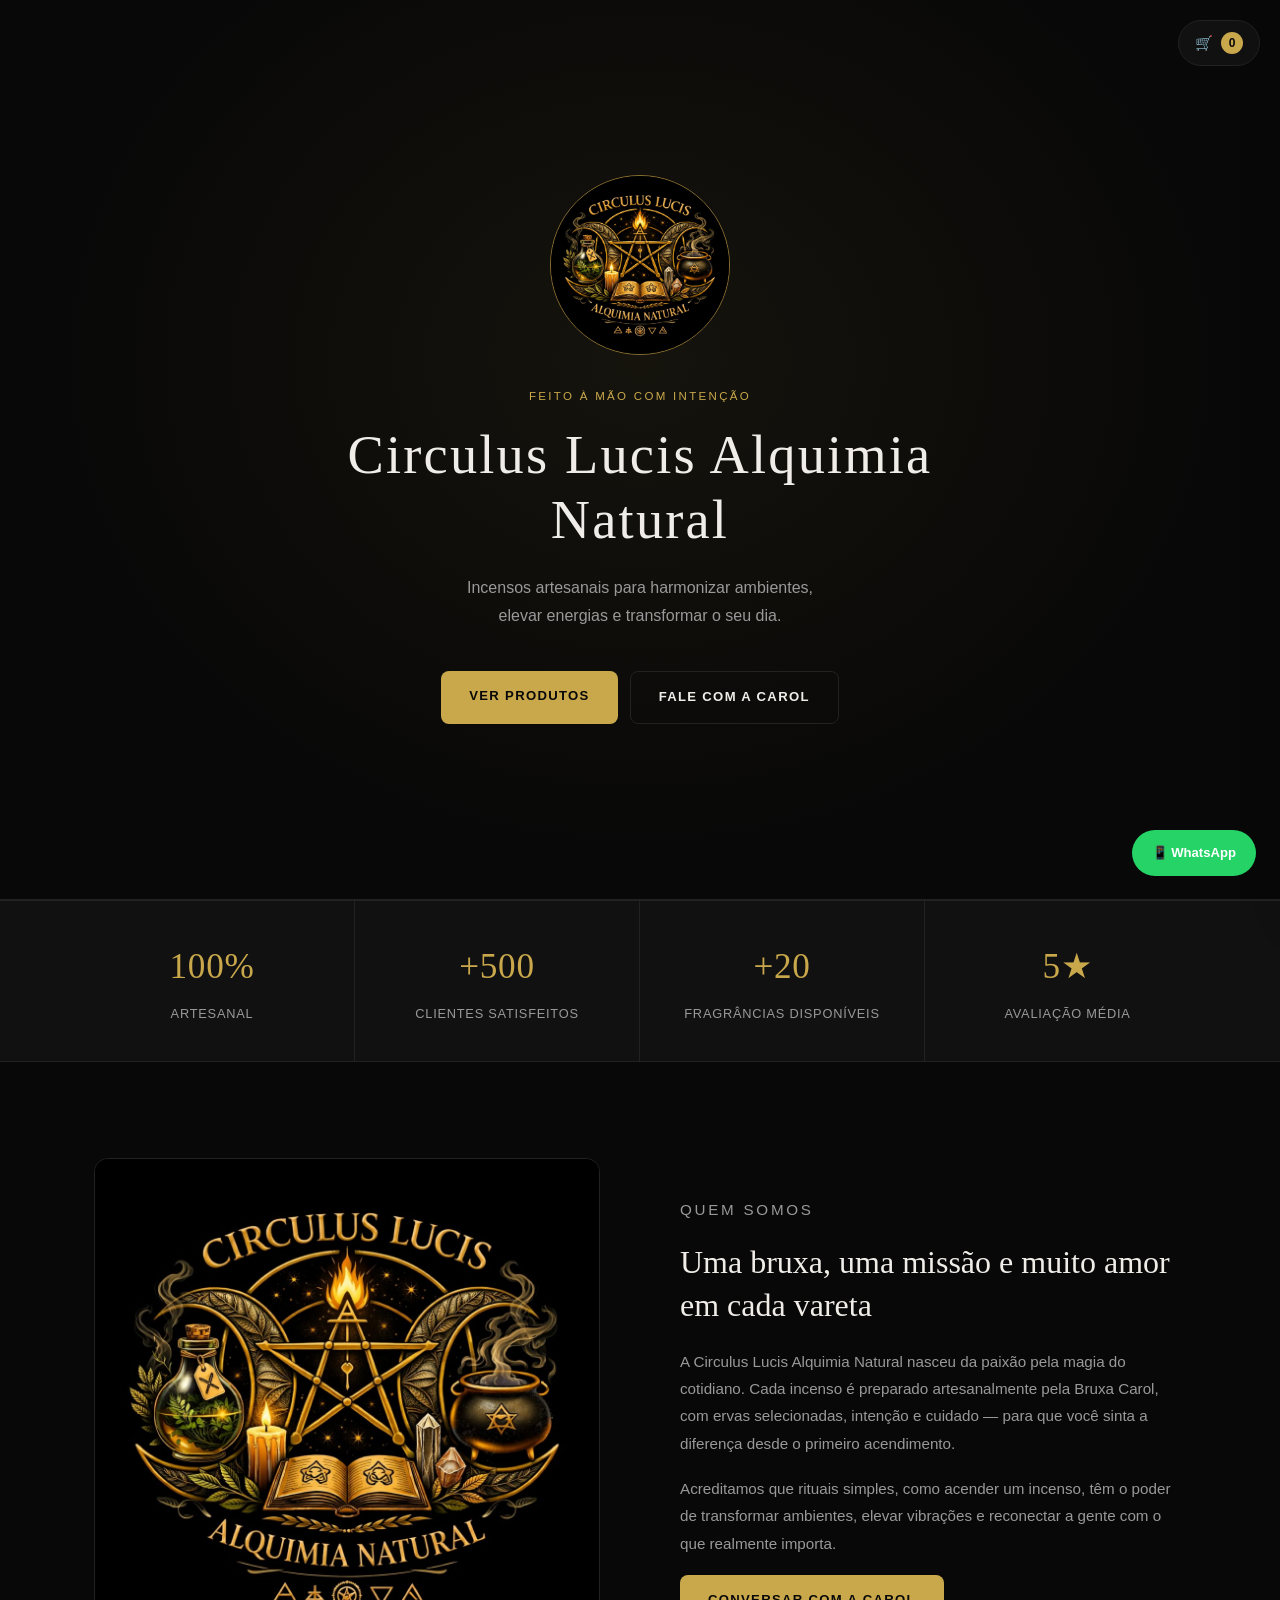
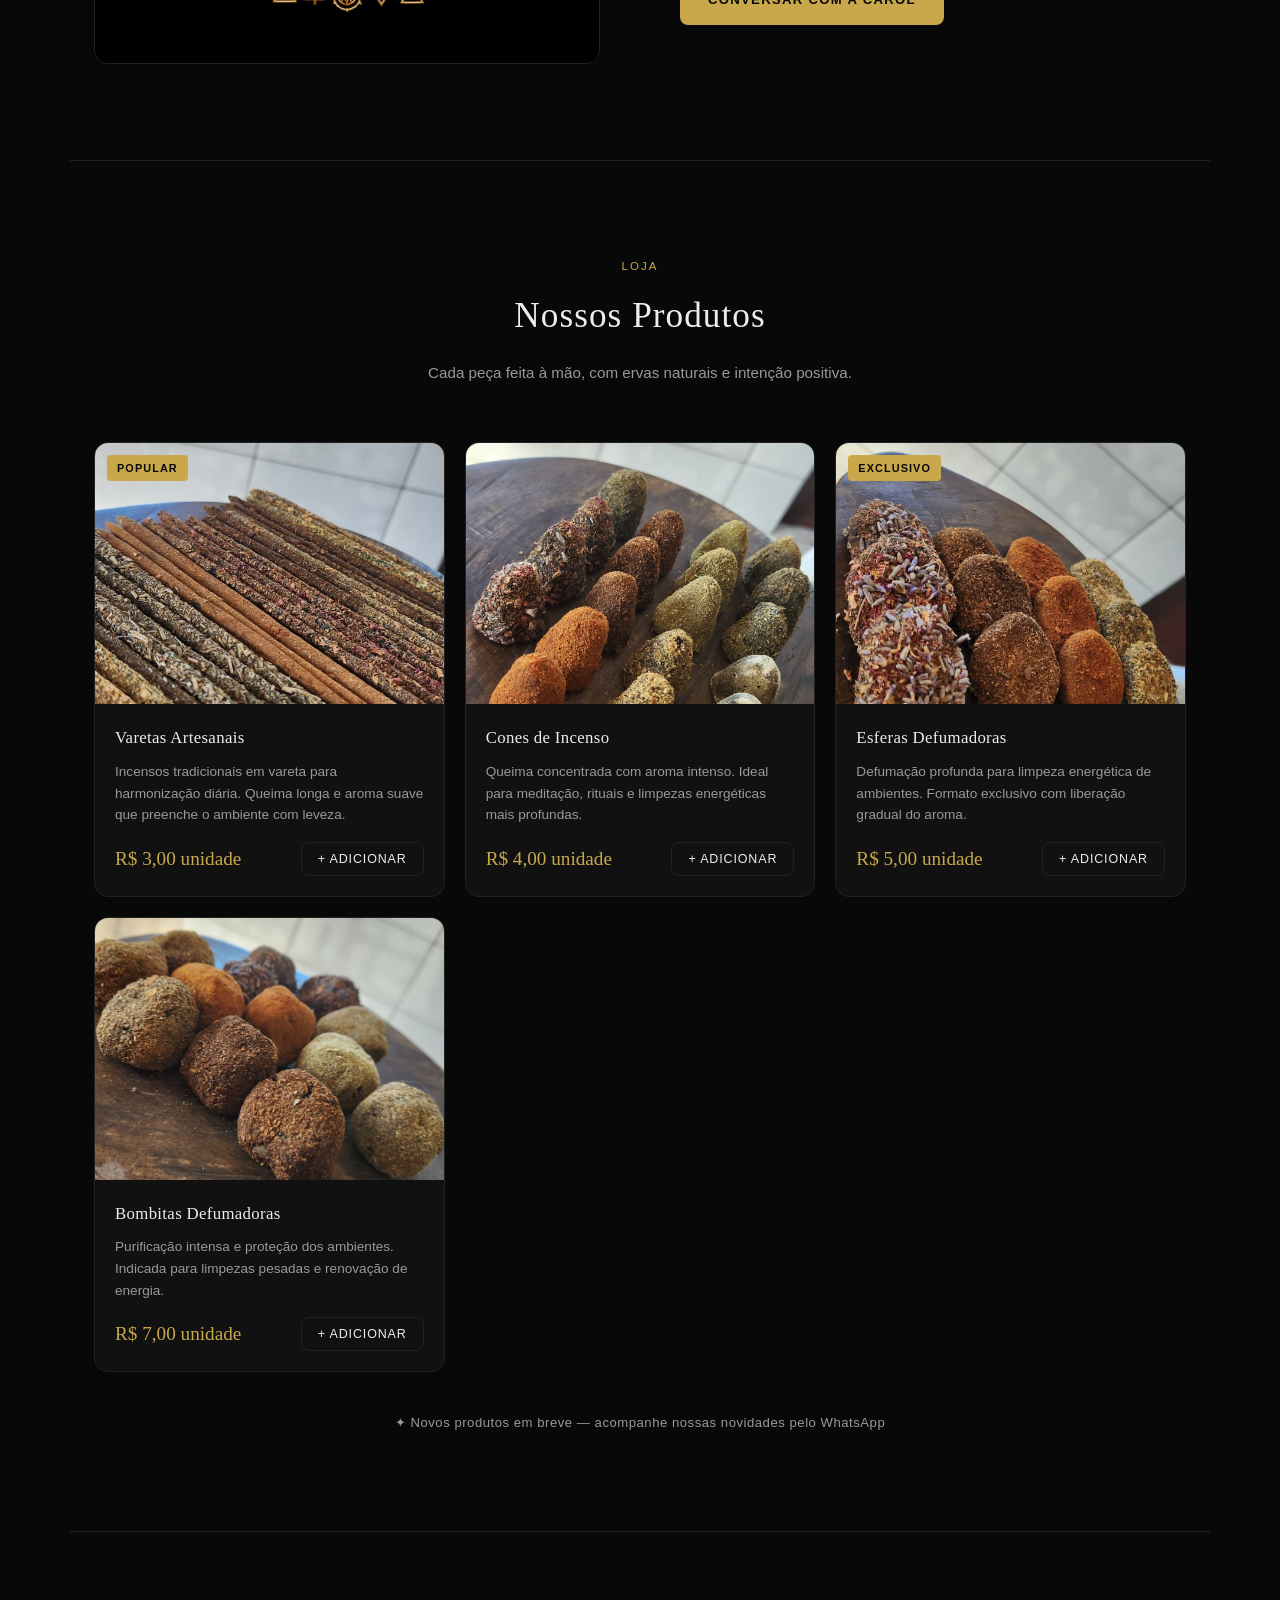
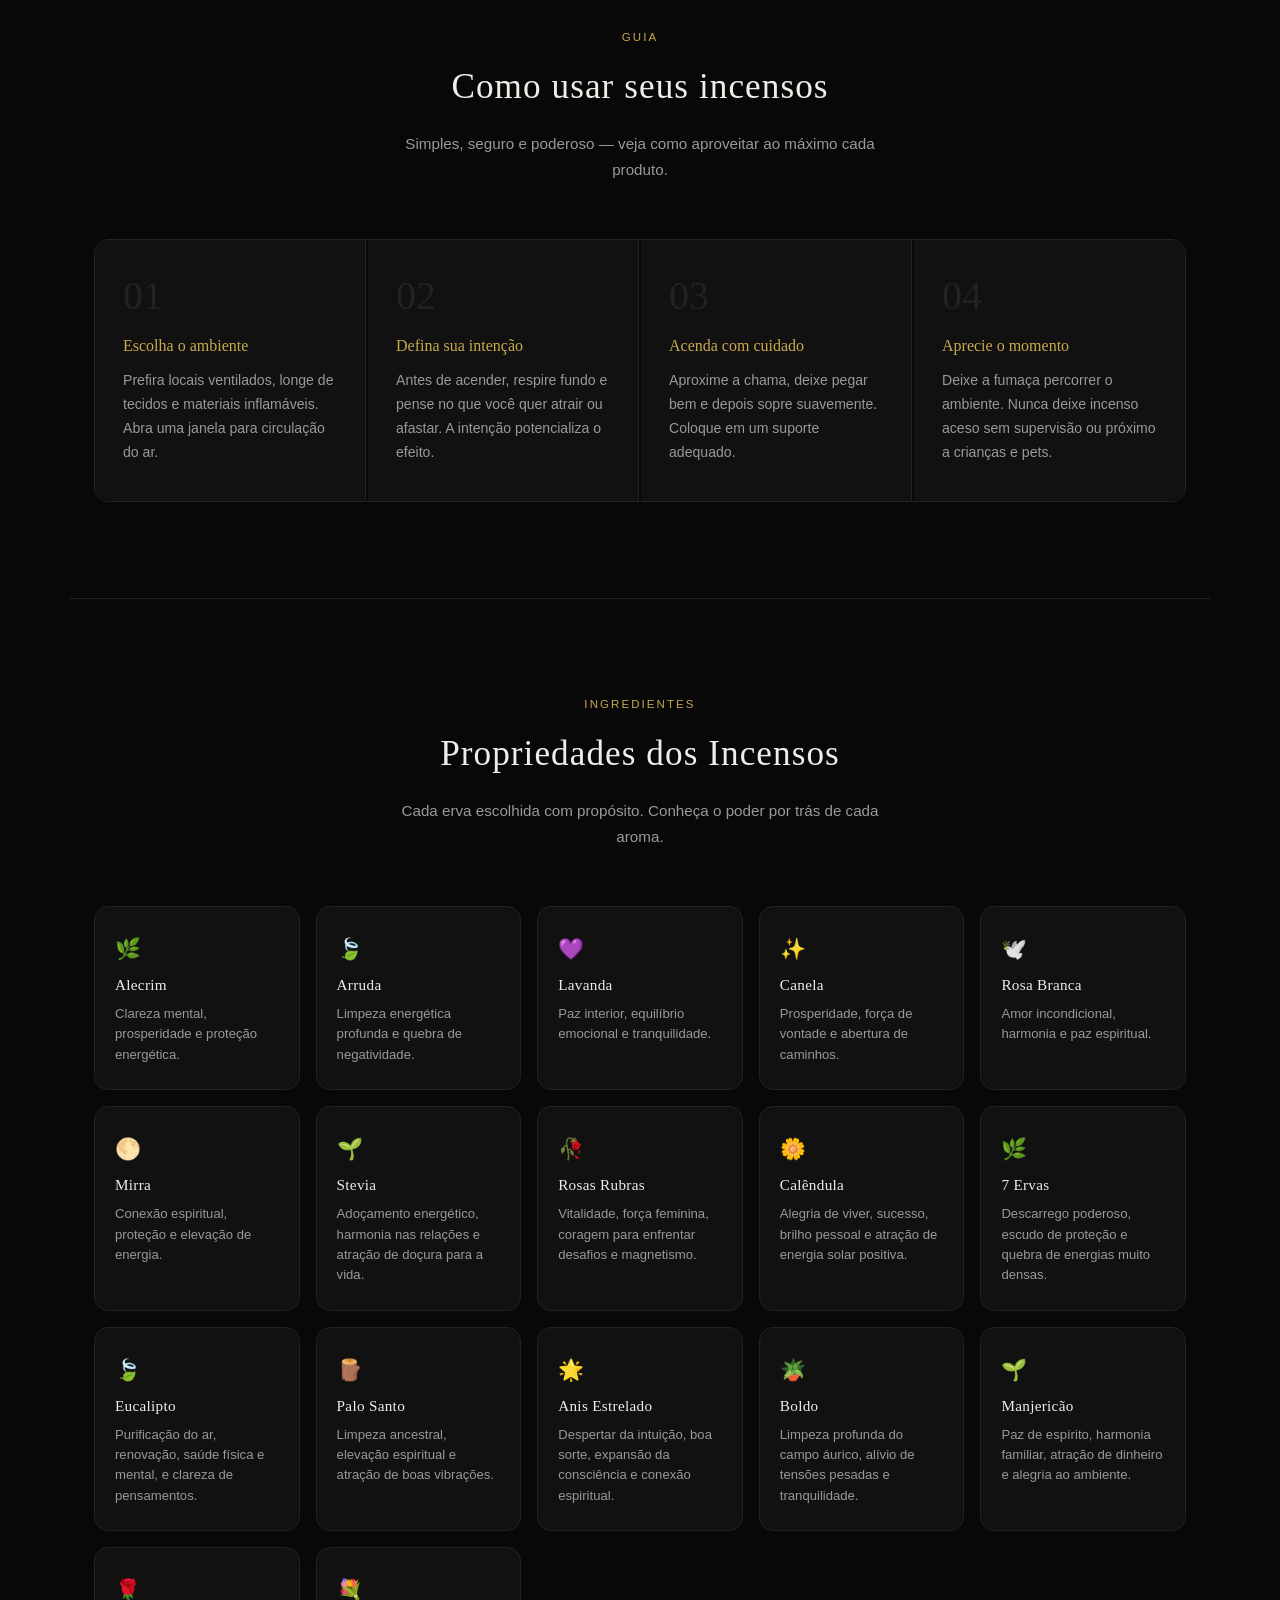
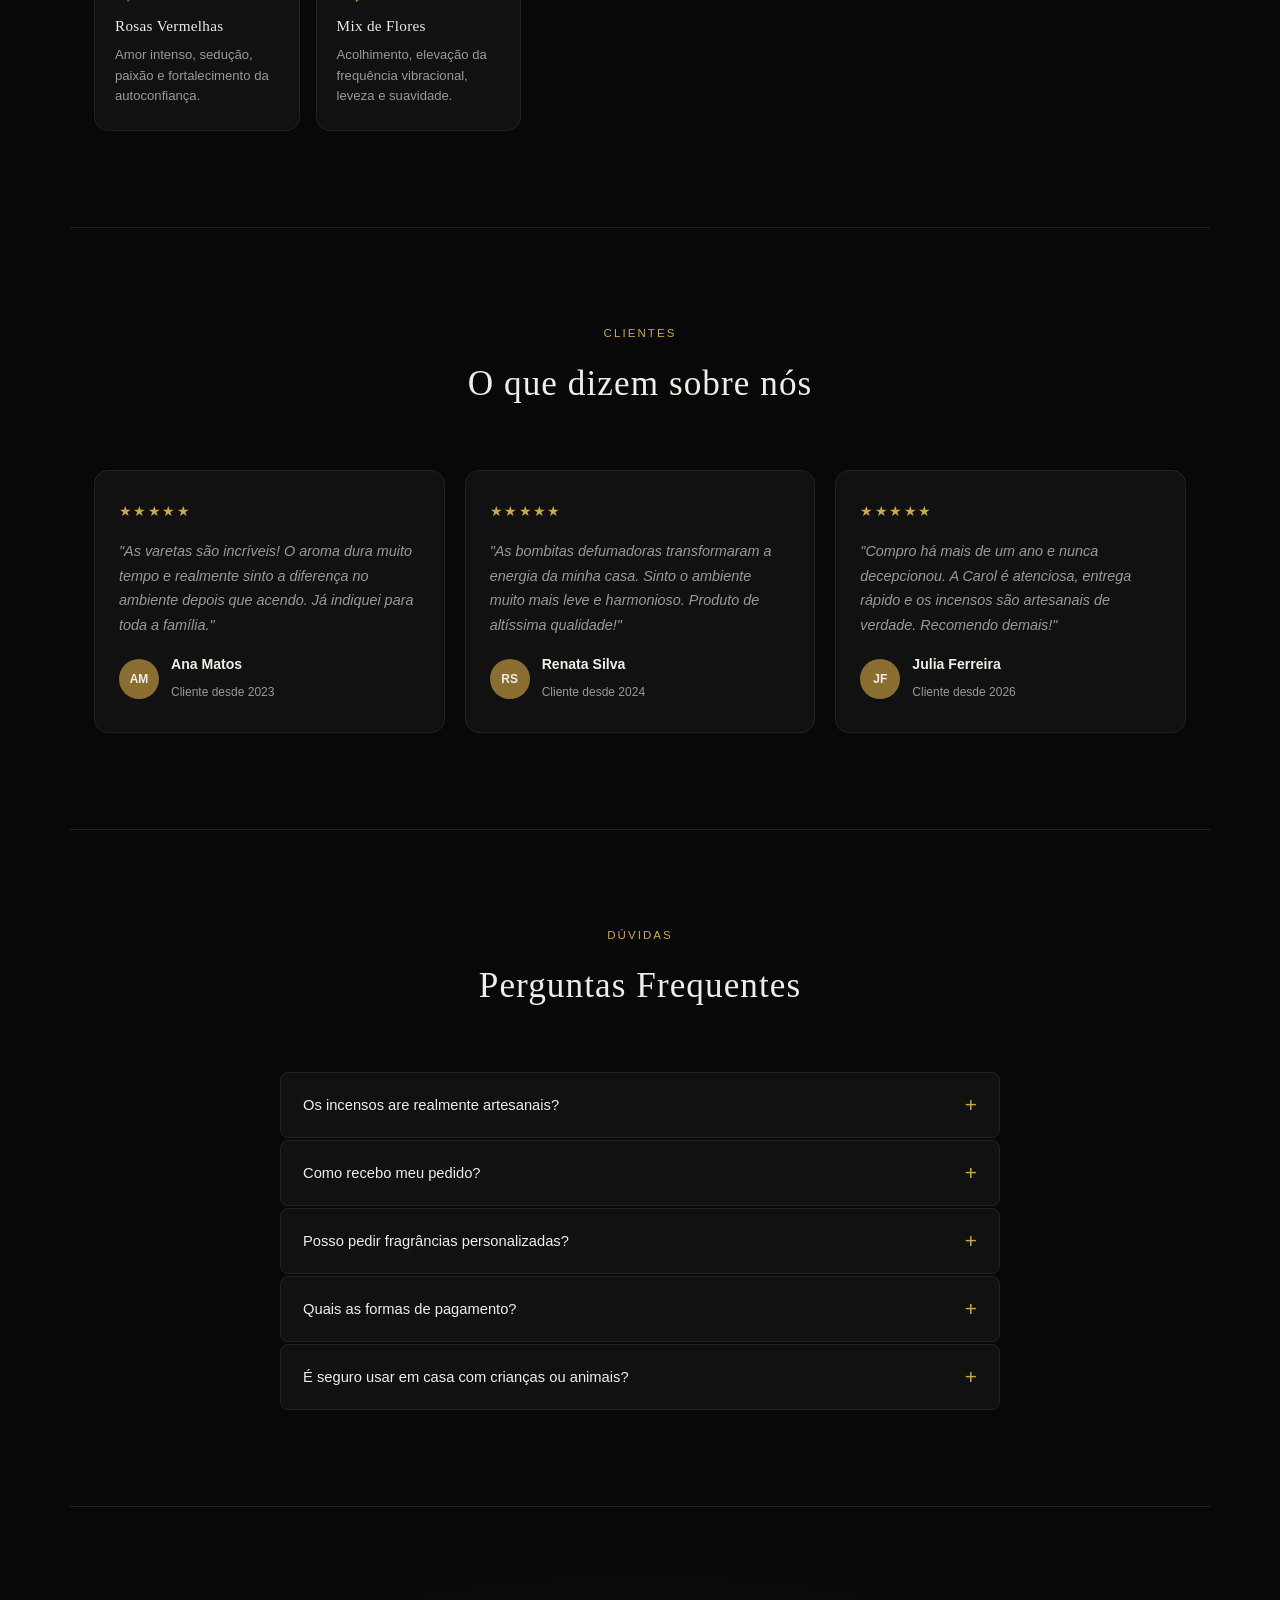
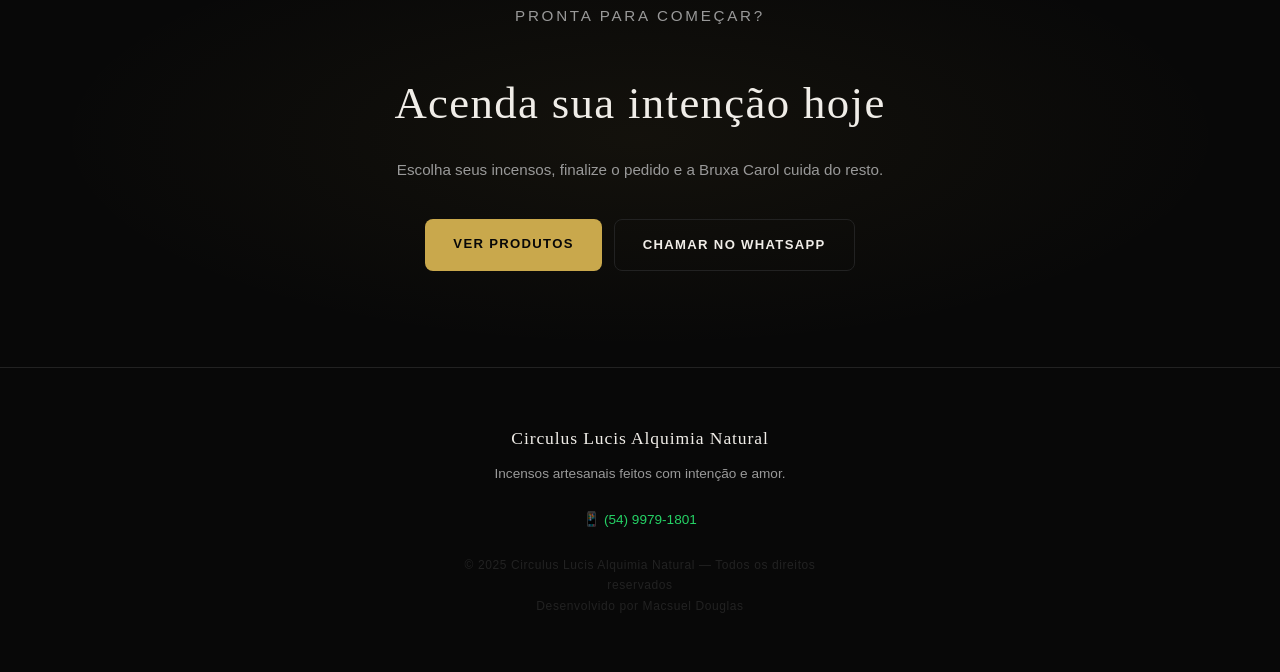
==== index.html @ 61b37083 "Add files via upload" ====
<!DOCTYPE html>
<html lang="pt-BR">
<head>
    <link rel="manifest" href="manifest.json">
    <meta charset="UTF-8">
    <meta name="viewport" content="width=device-width, initial-scale=1.0">
    <title>Circulus Lucis Alquimia Natural — Incensos Artesanais</title>
    <link rel="stylesheet" href="style.css">
</head>
<body>

<div class="carrinho-toggle" onclick="toggleCarrinho()" id="carrinhoToggle">
    <span>🛒</span>
    <span id="carrinhoContador">0</span>
</div>

<div class="carrinho-lateral" id="carrinhoLateral">
    <div class="carrinho-header">
        <h2>Seu Carrinho</h2>
        <button class="fechar-carrinho" onclick="toggleCarrinho()">✕</button>
    </div>
    <div id="listaCarrinho" class="lista-itens"></div>
    <div class="carrinho-footer">
        <p id="total" class="total-valor">Total: R$ 0,00</p>
        <button id="finalizarPedido" class="finalizar">Finalizar via WhatsApp</button>
    </div>
</div>

<header class="hero">
    <div class="hero-inner">
        <img src="imagens/logo.jpeg" class="logo" alt="Logo Circulus Lucis Alquimia Natural">
        <p class="tagline-topo">Feito à mão com intenção</p>
        <h1>Circulus Lucis Alquimia Natural</h1>
        <p class="subtitulo">
            Incensos artesanais para harmonizar ambientes,<br>
            elevar energias e transformar o seu dia.
        </p>
        <div class="hero-btns">
            <a href="#produtos" class="botao botao-ouro">Ver Produtos</a>
            <a href="https://wa.me/555499791801" class="botao botao-outline" target="_blank">Fale com a Carol</a>
        </div>
    </div>
</header>

<section class="numeros">
    <div class="numeros-grid">
        <div class="numero-item">
            <span class="numero-valor">100%</span>
            <span class="numero-label">Artesanal</span>
        </div>
        <div class="numero-item">
            <span class="numero-valor">+500</span>
            <span class="numero-label">Clientes satisfeitos</span>
        </div>
        <div class="numero-item">
            <span class="numero-valor">+20</span>
            <span class="numero-label">Fragrâncias disponíveis</span>
        </div>
        <div class="numero-item">
            <span class="numero-valor">5★</span>
            <span class="numero-label">Avaliação média</span>
        </div>
    </div>
</section>

<section class="sobre" id="sobre">
    <div class="sobre-inner">
        <div class="sobre-img-wrap">
            <img src="imagens/logo.jpeg" alt="Bruxa Carol" class="sobre-img">
        </div>
        <div class="sobre-texto">
            <p class="secao-label">Quem somos</p>
            <h2>Uma bruxa, uma missão e muito amor em cada vareta</h2>
            <p>A Circulus Lucis Alquimia Natural nasceu da paixão pela magia do cotidiano. Cada incenso é preparado artesanalmente pela Bruxa Carol, com ervas selecionadas, intenção e cuidado — para que você sinta a diferença desde o primeiro acendimento.</p>
            <p>Acreditamos que rituais simples, como acender um incenso, têm o poder de transformar ambientes, elevar vibrações e reconectar a gente com o que realmente importa.</p>
            <a href="https://wa.me/555499791801" class="botao botao-ouro" target="_blank">Conversar com a Carol</a>
        </div>
    </div>
</section>

<section class="produtos" id="produtos">
    <div class="secao-topo">
        <p class="secao-label">Loja</p>
        <h2>Nossos Produtos</h2>
        <p class="secao-desc">Cada peça feita à mão, com ervas naturais e intenção positiva.</p>
    </div>

    <div class="grid-produtos">

        <div class="card">
            <div class="card-img-wrap">
                <img src="imagens/varetas.jpg" alt="Varetas Artesanais">
                <span class="card-badge">Popular</span>
            </div>
            <div class="card-corpo">
                <h3>Varetas Artesanais</h3>
                <p>Incensos tradicionais em vareta para harmonização diária. Queima longa e aroma suave que preenche o ambiente com leveza.</p>
                <div class="card-rodape">
                    <span class="preco">R$ 3,00 unidade</span>
                    <button onclick="adicionarAoCarrinho('Varetas Artesanais', 3)">+ Adicionar</button>
                </div>
            </div>
        </div>

        <div class="card">
            <div class="card-img-wrap">
                <img src="imagens/cones.jpg" alt="Cones de Incenso">
            </div>
            <div class="card-corpo">
                <h3>Cones de Incenso</h3>
                <p>Queima concentrada com aroma intenso. Ideal para meditação, rituais e limpezas energéticas mais profundas.</p>
                <div class="card-rodape">
                    <span class="preco">R$ 4,00 unidade</span>
                    <button onclick="adicionarAoCarrinho('Cone de Incenso', 4)">+ Adicionar</button>
                </div>
            </div>
        </div>

        <div class="card">
            <div class="card-img-wrap">
                <img src="imagens/esferas.jpg" alt="Esferas Defumadoras">
                <span class="card-badge">Exclusivo</span>
            </div>
            <div class="card-corpo">
                <h3>Esferas Defumadoras</h3>
                <p>Defumação profunda para limpeza energética de ambientes. Formato exclusivo com liberação gradual do aroma.</p>
                <div class="card-rodape">
                    <span class="preco">R$ 5,00 unidade</span>
                    <button onclick="adicionarAoCarrinho('Esfera Defumadora', 5)">+ Adicionar</button>
                </div>
            </div>
        </div>

        <div class="card">
            <div class="card-img-wrap">
                <img src="imagens/bombitas.jpg" alt="Bombitas Defumadoras">
            </div>
            <div class="card-corpo">
                <h3>Bombitas Defumadoras</h3>
                <p>Purificação intensa e proteção dos ambientes. Indicada para limpezas pesadas e renovação de energia.</p>
                <div class="card-rodape">
                    <span class="preco">R$ 7,00 unidade</span>
                    <button onclick="adicionarAoCarrinho('Bombita Defumadora', 7)">+ Adicionar</button>
                </div>
            </div>
        </div>

    </div>

    <p class="produtos-aviso">✦ Novos produtos em breve — acompanhe nossas novidades pelo WhatsApp</p>
</section>

<section class="como-usar" id="como-usar">
    <div class="secao-topo">
        <p class="secao-label">Guia</p>
        <h2>Como usar seus incensos</h2>
        <p class="secao-desc">Simples, seguro e poderoso — veja como aproveitar ao máximo cada produto.</p>
    </div>
    <div class="passos-grid">
        <div class="passo">
            <div class="passo-num">01</div>
            <h3>Escolha o ambiente</h3>
            <p>Prefira locais ventilados, longe de tecidos e materiais inflamáveis. Abra uma janela para circulação do ar.</p>
        </div>
        <div class="passo">
            <div class="passo-num">02</div>
            <h3>Defina sua intenção</h3>
            <p>Antes de acender, respire fundo e pense no que você quer atrair ou afastar. A intenção potencializa o efeito.</p>
        </div>
        <div class="passo">
            <div class="passo-num">03</div>
            <h3>Acenda com cuidado</h3>
            <p>Aproxime a chama, deixe pegar bem e depois sopre suavemente. Coloque em um suporte adequado.</p>
        </div>
        <div class="passo">
            <div class="passo-num">04</div>
            <h3>Aprecie o momento</h3>
            <p>Deixe a fumaça percorrer o ambiente. Nunca deixe incenso aceso sem supervisão ou próximo a crianças e pets.</p>
        </div>
    </div>
</section>

<section class="propriedades" id="propriedades">
    <div class="secao-topo">
        <p class="secao-label">Ingredientes</p>
        <h2>Propriedades dos Incensos</h2>
        <p class="secao-desc">Cada erva escolhida com propósito. Conheça o poder por trás de cada aroma.</p>
    </div>
    <div class="propriedades-grid">
        
        <div class="prop-item">
            <span class="prop-icone">🌿</span>
            <span class="prop-nome">Alecrim</span>
            <span class="prop-desc">Clareza mental, prosperidade e proteção energética.</span>
        </div>
        <div class="prop-item">
            <span class="prop-icone">🍃</span>
            <span class="prop-nome">Arruda</span>
            <span class="prop-desc">Limpeza energética profunda e quebra de negatividade.</span>
        </div>
        <div class="prop-item">
            <span class="prop-icone">💜</span>
            <span class="prop-nome">Lavanda</span>
            <span class="prop-desc">Paz interior, equilíbrio emocional e tranquilidade.</span>
        </div>
        <div class="prop-item">
            <span class="prop-icone">✨</span>
            <span class="prop-nome">Canela</span>
            <span class="prop-desc">Prosperidade, força de vontade e abertura de caminhos.</span>
        </div>
        <div class="prop-item">
            <span class="prop-icone">🕊️</span>
            <span class="prop-nome">Rosa Branca</span>
            <span class="prop-desc">Amor incondicional, harmonia e paz espiritual.</span>
        </div>
        <div class="prop-item">
            <span class="prop-icone">🌕</span>
            <span class="prop-nome">Mirra</span>
            <span class="prop-desc">Conexão espiritual, proteção e elevação de energia.</span>
        </div>
        <div class="prop-item">
            <span class="prop-icone">🌱</span>
            <span class="prop-nome">Stevia</span>
            <span class="prop-desc">Adoçamento energético, harmonia nas relações e atração de doçura para a vida.</span>
        </div>
        <div class="prop-item">
            <span class="prop-icone">🥀</span>
            <span class="prop-nome">Rosas Rubras</span>
            <span class="prop-desc">Vitalidade, força feminina, coragem para enfrentar desafios e magnetismo.</span>
        </div>
        <div class="prop-item">
            <span class="prop-icone">🌼</span>
            <span class="prop-nome">Calêndula</span>
            <span class="prop-desc">Alegria de viver, sucesso, brilho pessoal e atração de energia solar positiva.</span>
        </div>
        <div class="prop-item">
            <span class="prop-icone">🌿</span>
            <span class="prop-nome">7 Ervas</span>
            <span class="prop-desc">Descarrego poderoso, escudo de proteção e quebra de energias muito densas.</span>
        </div>
        <div class="prop-item">
            <span class="prop-icone">🍃</span>
            <span class="prop-nome">Eucalipto</span>
            <span class="prop-desc">Purificação do ar, renovação, saúde física e mental, e clareza de pensamentos.</span>
        </div>
        <div class="prop-item">
            <span class="prop-icone">🪵</span>
            <span class="prop-nome">Palo Santo</span>
            <span class="prop-desc">Limpeza ancestral, elevação espiritual e atração de boas vibrações.</span>
        </div>
        <div class="prop-item">
            <span class="prop-icone">🌟</span>
            <span class="prop-nome">Anis Estrelado</span>
            <span class="prop-desc">Despertar da intuição, boa sorte, expansão da consciência e conexão espiritual.</span>
        </div>
        <div class="prop-item">
            <span class="prop-icone">🪴</span>
            <span class="prop-nome">Boldo</span>
            <span class="prop-desc">Limpeza profunda do campo áurico, alívio de tensões pesadas e tranquilidade.</span>
        </div>
        <div class="prop-item">
            <span class="prop-icone">🌱</span>
            <span class="prop-nome">Manjericão</span>
            <span class="prop-desc">Paz de espírito, harmonia familiar, atração de dinheiro e alegria ao ambiente.</span>
        </div>
        <div class="prop-item">
            <span class="prop-icone">🌹</span>
            <span class="prop-nome">Rosas Vermelhas</span>
            <span class="prop-desc">Amor intenso, sedução, paixão e fortalecimento da autoconfiança.</span>
        </div>
        <div class="prop-item">
            <span class="prop-icone">💐</span>
            <span class="prop-nome">Mix de Flores</span>
            <span class="prop-desc">Acolhimento, elevação da frequência vibracional, leveza e suavidade.</span>
        </div>

    </div>
</section>

<section class="depoimentos" id="depoimentos">
    <div class="secao-topo">
        <p class="secao-label">Clientes</p>
        <h2>O que dizem sobre nós</h2>
    </div>
    <div class="depoimentos-grid">
        <div class="depo-card">
            <div class="depo-estrelas">★★★★★</div>
            <p>"As varetas são incríveis! O aroma dura muito tempo e realmente sinto a diferença no ambiente depois que acendo. Já indiquei para toda a família."</p>
            <div class="depo-autor">
                <div class="depo-avatar">AM</div>
                <div>
                    <strong>Ana Matos</strong>
                    <span>Cliente desde 2023</span>
                </div>
            </div>
        </div>
        <div class="depo-card">
            <div class="depo-estrelas">★★★★★</div>
            <p>"As bombitas defumadoras transformaram a energia da minha casa. Sinto o ambiente muito mais leve e harmonioso. Produto de altíssima qualidade!"</p>
            <div class="depo-autor">
                <div class="depo-avatar">RS</div>
                <div>
                    <strong>Renata Silva</strong>
                    <span>Cliente desde 2024</span>
                </div>
            </div>
        </div>
        <div class="depo-card">
            <div class="depo-estrelas">★★★★★</div>
            <p>"Compro há mais de um ano e nunca decepcionou. A Carol é atenciosa, entrega rápido e os incensos são artesanais de verdade. Recomendo demais!"</p>
            <div class="depo-autor">
                <div class="depo-avatar">JF</div>
                <div>
                    <strong>Julia Ferreira</strong>
                    <span>Cliente desde 2026</span>
                </div>
            </div>
        </div>
    </div>
</section>

<section class="faq" id="faq">
    <div class="secao-topo">
        <p class="secao-label">Dúvidas</p>
        <h2>Perguntas Frequentes</h2>
    </div>
    <div class="faq-lista">
        <div class="faq-item">
            <button class="faq-pergunta" onclick="toggleFaq(this)">
                Os incensos are realmente artesanais?
                <span class="faq-icone">+</span>
            </button>
            <div class="faq-resposta">
                <p>Sim! Todos os nossos incensos são produzidos à mão pela Bruxa Carol, com ervas naturais selecionadas. Nenhum produto é industrializado — cada peça carrega cuidado e intenção desde a produção.</p>
            </div>
        </div>
        <div class="faq-item">
            <button class="faq-pergunta" onclick="toggleFaq(this)">
                Como recebo meu pedido?
                <span class="faq-icone">+</span>
            </button>
            <div class="faq-resposta">
                <p>Após finalizar seu pedido pelo WhatsApp, a Carol entra em contato para combinar entrega ou retirada. Trabalhamos com entrega local e envio pelos Correios para todo o Brasil.</p>
            </div>
        </div>
        <div class="faq-item">
            <button class="faq-pergunta" onclick="toggleFaq(this)">
                Posso pedir fragrâncias personalizadas?
                <span class="faq-icone">+</span>
            </button>
            <div class="faq-resposta">
                <p>Com certeza! Temos mais de 20 fragrâncias disponíveis além das que aparecem no site. Entre em contato pelo WhatsApp e a Carol te ajuda a escolher a combinação perfeita para sua necessidade.</p>
            </div>
        </div>
        <div class="faq-item">
            <button class="faq-pergunta" onclick="toggleFaq(this)">
                Quais as formas de pagamento?
                <span class="faq-icone">+</span>
            </button>
            <div class="faq-resposta">
                <p>Aceitamos Pix, transferência bancária e dinheiro em espécie. Para pedidos maiores, consulte condições especiais diretamente com a Carol pelo WhatsApp.</p>
            </div>
        </div>
        <div class="faq-item">
            <button class="faq-pergunta" onclick="toggleFaq(this)">
                É seguro usar em casa com crianças ou animais?
                <span class="faq-icone">+</span>
            </button>
            <div class="faq-resposta">
                <p>Recomendamos sempre usar em ambientes ventilados e nunca deixar incenso aceso sem supervisão. Com crianças e animais, prefira acender em cômodos separados e aguardar a fumaça dissipar antes de permitir acesso.</p>
            </div>
        </div>
    </div>
</section>

<section class="cta-final">
    <div class="cta-inner">
        <p class="secao-label">Pronta para começar?</p>
        <h2>Acenda sua intenção hoje</h2>
        <p>Escolha seus incensos, finalize o pedido e a Bruxa Carol cuida do resto.</p>
        <div class="hero-btns">
            <a href="#produtos" class="botao botao-ouro">Ver Produtos</a>
            <a href="https://wa.me/555499791801" class="botao botao-outline" target="_blank">Chamar no WhatsApp</a>
        </div>
    </div>
</section>

<footer>
    <div class="footer-inner">
        <p class="footer-nome">Circulus Lucis Alquimia Natural</p>
        <p class="footer-desc">Incensos artesanais feitos com intenção e amor.</p>
        <a href="https://wa.me/555499791801" class="footer-wp" target="_blank">📱 (54) 9979-1801</a>
        <p class="footer-copy">© 2025 Circulus Lucis Alquimia Natural — Todos os direitos reservados</p>
        <p class="footer-copy"> Desenvolvido por Macsuel Douglas </p>
    </div>
</footer>

<a href="https://wa.me/555499791801" class="whatsapp-fixo" target="_blank">📱 WhatsApp</a>

<script src="script.js"></script>
<script>
function toggleCarrinho() {
    document.getElementById('carrinhoLateral').classList.toggle('aberto');
}

function toggleFaq(btn) {
    const item = btn.parentElement;
    const aberto = item.classList.contains('aberto');
    document.querySelectorAll('.faq-item').forEach(i => i.classList.remove('aberto'));
    if (!aberto) item.classList.add('aberto');
}
</script>

</body>
</html>
---- style.css ----
/* ── Reset & Base ── */
*, *::before, *::after { box-sizing: border-box; margin: 0; padding: 0; }

:root {
    --preto:       #080808;
    --preto-card:  #111111;
    --preto-borda: #222222;
    --preto-hover: #1a1a1a;
    --branco:      #f0ede8;
    --branco-dim:  #999;
    --ouro:        #c9a84c;
    --ouro-claro:  #e2c06a;
    --ouro-escuro: #8a6e2f;
    --verde-wp:    #25D366;
    --radius-sm:   8px;
    --radius-md:   14px;
    --radius-lg:   20px;
}

html { scroll-behavior: smooth; }

body {
    font-family: 'Georgia', serif;
    background: var(--preto);
    color: var(--branco);
    line-height: 1.7;
    overflow-x: hidden;
}

/* ── Tipografia compartilhada ── */
.secao-label {
    font-family: sans-serif;
    font-size: 0.72rem;
    letter-spacing: 0.18em;
    text-transform: uppercase;
    color: var(--ouro);
    display: block;
    margin-bottom: 10px;
}

/* ── Botões ── */
.botao {
    display: inline-block;
    padding: 14px 28px;
    border-radius: var(--radius-sm);
    font-family: sans-serif;
    font-size: 0.82rem;
    letter-spacing: 0.1em;
    text-transform: uppercase;
    font-weight: 700;
    text-decoration: none;
    cursor: pointer;
    transition: all 0.2s;
    border: none;
}
.botao-ouro {
    background: var(--ouro);
    color: var(--preto);
}
.botao-ouro:hover { background: var(--ouro-claro); }
.botao-outline {
    background: transparent;
    color: var(--branco);
    border: 1px solid var(--preto-borda);
}
.botao-outline:hover { border-color: var(--ouro); color: var(--ouro); }

/* ── Seção padrão ── */
.secao-topo {
    text-align: center;
    margin-bottom: 56px;
}
.secao-topo h2 {
    font-size: clamp(1.6rem, 3vw, 2.2rem);
    font-weight: 400;
    letter-spacing: 0.03em;
    margin-bottom: 14px;
}
.secao-desc {
    font-family: sans-serif;
    font-size: 0.95rem;
    color: var(--branco-dim);
    max-width: 520px;
    margin: 0 auto;
    line-height: 1.7;
}

section {
    max-width: 1140px;
    margin: 0 auto;
    padding: 96px 24px;
}

/* ── HERO ── */
.hero {
    min-height: 100vh;
    display: flex;
    align-items: center;
    justify-content: center;
    text-align: center;
    padding: 80px 24px;
    border-bottom: 1px solid var(--preto-borda);
    position: relative;
    max-width: 100%;
}

.hero::before {
    content: '';
    position: absolute;
    inset: 0;
    background: radial-gradient(ellipse at 50% 40%, rgba(201,168,76,0.07) 0%, transparent 65%);
    pointer-events: none;
}

.hero-inner {
    position: relative;
    max-width: 680px;
}

.logo {
    width: 180px;
    height: 180px;
    object-fit: cover;
    border-radius: 50%;
    border: 1px solid var(--ouro-escuro);
    display: block;
    margin: 0 auto 32px;
}

.tagline-topo {
    font-family: sans-serif;
    font-size: 0.72rem;
    letter-spacing: 0.2em;
    text-transform: uppercase;
    color: var(--ouro);
    margin-bottom: 16px;
}

.hero h1 {
    font-size: clamp(2rem, 5vw, 3.4rem);
    font-weight: 400;
    letter-spacing: 0.04em;
    line-height: 1.2;
    margin-bottom: 20px;
}

.subtitulo {
    font-family: sans-serif;
    font-size: 1rem;
    color: var(--branco-dim);
    line-height: 1.8;
    margin-bottom: 40px;
}

.hero-btns {
    display: flex;
    gap: 12px;
    justify-content: center;
    flex-wrap: wrap;
}

/* ── NÚMEROS ── */
.numeros {
    max-width: 100%;
    background: var(--preto-card);
    border-top: 1px solid var(--preto-borda);
    border-bottom: 1px solid var(--preto-borda);
    padding: 0;
    margin: 0;
}
.numeros-grid {
    max-width: 1140px;
    margin: 0 auto;
    display: grid;
    grid-template-columns: repeat(4, 1fr);
    padding: 0;
}
.numero-item {
    display: flex;
    flex-direction: column;
    align-items: center;
    padding: 36px 16px;
    border-right: 1px solid var(--preto-borda);
    gap: 6px;
}
.numero-item:last-child { border-right: none; }
.numero-valor {
    font-size: clamp(1.6rem, 3vw, 2.2rem);
    font-weight: 400;
    color: var(--ouro);
    letter-spacing: 0.02em;
}
.numero-label {
    font-family: sans-serif;
    font-size: 0.8rem;
    color: var(--branco-dim);
    letter-spacing: 0.06em;
    text-transform: uppercase;
}

/* ── SOBRE ── */
.sobre {
    border-bottom: 1px solid var(--preto-borda);
}
.sobre-inner {
    display: grid;
    grid-template-columns: 1fr 1fr;
    gap: 80px;
    align-items: center;
}
.sobre-img-wrap {
    position: relative;
}
.sobre-img {
    width: 100%;
    aspect-ratio: 1;
    object-fit: cover;
    border-radius: var(--radius-md);
    border: 1px solid var(--preto-borda);
    display: block;
}
.sobre-texto h2 {
    font-size: clamp(1.4rem, 2.5vw, 2rem);
    font-weight: 400;
    line-height: 1.35;
    margin-bottom: 20px;
}
.sobre-texto p {
    font-family: sans-serif;
    font-size: 0.95rem;
    color: var(--branco-dim);
    margin-bottom: 18px;
    line-height: 1.8;
}

/* ── PRODUTOS ── */
.produtos {
    border-bottom: 1px solid var(--preto-borda);
}

.grid-produtos {
    display: grid;
    grid-template-columns: repeat(auto-fit, minmax(260px, 1fr));
    gap: 20px;
    margin-bottom: 40px;
}

.card {
    background: var(--preto-card);
    border: 1px solid var(--preto-borda);
    border-radius: var(--radius-md);
    overflow: hidden;
    transition: border-color 0.2s, transform 0.2s;
    display: flex;
    flex-direction: column;
}

.card:hover {
    border-color: var(--ouro-escuro);
    transform: translateY(-3px);
}

.card-img-wrap {
    position: relative;
    aspect-ratio: 4/3;
    overflow: hidden;
    background: #0d0d0d;
}

.card-img-wrap img {
    width: 100%;
    height: 100%;
    object-fit: cover;
    display: block;
    transition: transform 0.4s;
}

.card:hover .card-img-wrap img {
    transform: scale(1.04);
}

.card-badge {
    position: absolute;
    top: 12px;
    left: 12px;
    background: var(--ouro);
    color: var(--preto);
    font-family: sans-serif;
    font-size: 0.68rem;
    font-weight: 700;
    letter-spacing: 0.1em;
    text-transform: uppercase;
    padding: 4px 10px;
    border-radius: 4px;
}

.card-corpo {
    padding: 20px;
    display: flex;
    flex-direction: column;
    flex: 1;
}

.card-corpo h3 {
    font-size: 1.05rem;
    font-weight: 400;
    letter-spacing: 0.02em;
    margin-bottom: 8px;
}

.card-corpo p {
    font-family: sans-serif;
    font-size: 0.85rem;
    color: var(--branco-dim);
    line-height: 1.6;
    flex: 1;
    margin-bottom: 16px;
}

.card-rodape {
    display: flex;
    align-items: center;
    justify-content: space-between;
    gap: 8px;
    margin-top: auto;
}

.preco {
    font-size: 1.2rem;
    font-weight: 400;
    color: var(--ouro);
    font-family: 'Georgia', serif;
}

.card-rodape button {
    background: transparent;
    color: var(--branco);
    border: 1px solid var(--preto-borda);
    padding: 9px 16px;
    border-radius: var(--radius-sm);
    cursor: pointer;
    font-family: sans-serif;
    font-size: 0.78rem;
    letter-spacing: 0.07em;
    text-transform: uppercase;
    white-space: nowrap;
    transition: all 0.2s;
}

.card-rodape button:hover {
    background: var(--ouro);
    color: var(--preto);
    border-color: var(--ouro);
}

.produtos-aviso {
    text-align: center;
    font-family: sans-serif;
    font-size: 0.82rem;
    color: var(--branco-dim);
    letter-spacing: 0.04em;
}

/* ── COMO USAR ── */
.como-usar {
    border-bottom: 1px solid var(--preto-borda);
}

.passos-grid {
    display: grid;
    grid-template-columns: repeat(auto-fit, minmax(220px, 1fr));
    gap: 2px;
    border: 1px solid var(--preto-borda);
    border-radius: var(--radius-md);
    overflow: hidden;
}

.passo {
    padding: 36px 28px;
    background: var(--preto-card);
    border-right: 1px solid var(--preto-borda);
    transition: background 0.2s;
}

.passo:last-child { border-right: none; }
.passo:hover { background: var(--preto-hover); }

.passo-num {
    font-size: 2.5rem;
    font-weight: 400;
    color: var(--preto-borda);
    margin-bottom: 16px;
    line-height: 1;
    font-family: 'Georgia', serif;
}

.passo h3 {
    font-size: 1rem;
    font-weight: 400;
    margin-bottom: 10px;
    color: var(--ouro);
}

.passo p {
    font-family: sans-serif;
    font-size: 0.88rem;
    color: var(--branco-dim);
    line-height: 1.7;
}

/* ── PROPRIEDADES ── */
.propriedades {
    border-bottom: 1px solid var(--preto-borda);
}

.propriedades-grid {
    display: grid;
    grid-template-columns: repeat(auto-fit, minmax(180px, 1fr));
    gap: 16px;
}

.prop-item {
    display: flex;
    flex-direction: column;
    gap: 6px;
    padding: 24px 20px;
    background: var(--preto-card);
    border: 1px solid var(--preto-borda);
    border-radius: var(--radius-md);
    transition: border-color 0.2s;
}

.prop-item:hover { border-color: var(--ouro-escuro); }

.prop-icone { font-size: 1.3rem; }

.prop-nome {
    font-size: 0.95rem;
    font-weight: 400;
    color: var(--branco);
    letter-spacing: 0.02em;
}

.prop-desc {
    font-size: 0.82rem;
    color: var(--branco-dim);
    font-family: sans-serif;
    line-height: 1.55;
}

/* ── DEPOIMENTOS ── */
.depoimentos {
    border-bottom: 1px solid var(--preto-borda);
}

.depoimentos-grid {
    display: grid;
    grid-template-columns: repeat(auto-fit, minmax(280px, 1fr));
    gap: 20px;
}

.depo-card {
    background: var(--preto-card);
    border: 1px solid var(--preto-borda);
    border-radius: var(--radius-md);
    padding: 28px 24px;
    display: flex;
    flex-direction: column;
    gap: 16px;
}

.depo-estrelas {
    color: var(--ouro);
    font-size: 0.9rem;
    letter-spacing: 0.1em;
}

.depo-card p {
    font-family: sans-serif;
    font-size: 0.9rem;
    color: var(--branco-dim);
    line-height: 1.7;
    flex: 1;
    font-style: italic;
}

.depo-autor {
    display: flex;
    align-items: center;
    gap: 12px;
    margin-top: auto;
}

.depo-avatar {
    width: 40px;
    height: 40px;
    border-radius: 50%;
    background: var(--ouro-escuro);
    color: var(--branco);
    display: flex;
    align-items: center;
    justify-content: center;
    font-family: sans-serif;
    font-size: 0.75rem;
    font-weight: 700;
    flex-shrink: 0;
}

.depo-autor strong {
    display: block;
    font-family: sans-serif;
    font-size: 0.88rem;
    font-weight: 600;
    color: var(--branco);
}

.depo-autor span {
    font-family: sans-serif;
    font-size: 0.75rem;
    color: var(--branco-dim);
}

/* ── FAQ ── */
.faq {
    border-bottom: 1px solid var(--preto-borda);
}

.faq-lista {
    max-width: 720px;
    margin: 0 auto;
    display: flex;
    flex-direction: column;
    gap: 2px;
}

.faq-item {
    border: 1px solid var(--preto-borda);
    border-radius: var(--radius-sm);
    overflow: hidden;
    background: var(--preto-card);
}

.faq-pergunta {
    width: 100%;
    display: flex;
    justify-content: space-between;
    align-items: center;
    padding: 20px 22px;
    background: none;
    border: none;
    color: var(--branco);
    font-family: sans-serif;
    font-size: 0.92rem;
    cursor: pointer;
    text-align: left;
    gap: 16px;
    transition: color 0.2s;
}

.faq-pergunta:hover { color: var(--ouro); }

.faq-icone {
    font-size: 1.3rem;
    color: var(--ouro);
    flex-shrink: 0;
    transition: transform 0.25s;
}

.faq-resposta {
    max-height: 0;
    overflow: hidden;
    transition: max-height 0.3s ease, padding 0.3s;
    padding: 0 22px;
}

.faq-resposta p {
    font-family: sans-serif;
    font-size: 0.88rem;
    color: var(--branco-dim);
    line-height: 1.75;
    padding-bottom: 20px;
}

.faq-item.aberto .faq-resposta {
    max-height: 300px;
    padding-top: 4px;
}

.faq-item.aberto .faq-icone { transform: rotate(45deg); }

/* ── CTA FINAL ── */
.cta-final {
    max-width: 100%;
    text-align: center;
    padding: 96px 24px;
    border-bottom: 1px solid var(--preto-borda);
    position: relative;
}

.cta-final::before {
    content: '';
    position: absolute;
    inset: 0;
    background: radial-gradient(ellipse at 50% 50%, rgba(201,168,76,0.06) 0%, transparent 65%);
    pointer-events: none;
}

.cta-inner {
    position: relative;
    max-width: 600px;
    margin: 0 auto;
}

.cta-inner h2 {
    font-size: clamp(1.8rem, 4vw, 2.8rem);
    font-weight: 400;
    letter-spacing: 0.03em;
    margin-bottom: 16px;
}

.cta-inner p {
    font-family: sans-serif;
    color: var(--branco-dim);
    font-size: 0.95rem;
    margin-bottom: 36px;
}

/* ── FOOTER ── */
footer {
    text-align: center;
    padding: 56px 24px;
    max-width: 100%;
}

.footer-inner { max-width: 400px; margin: 0 auto; }

.footer-nome {
    font-size: 1.1rem;
    letter-spacing: 0.05em;
    margin-bottom: 8px;
}

.footer-desc {
    font-family: sans-serif;
    font-size: 0.85rem;
    color: var(--branco-dim);
    margin-bottom: 20px;
}

.footer-wp {
    display: inline-block;
    font-family: sans-serif;
    font-size: 0.85rem;
    color: var(--verde-wp);
    text-decoration: none;
    margin-bottom: 24px;
}

.footer-copy {
    font-family: sans-serif;
    font-size: 0.75rem;
    color: var(--preto-borda);
    letter-spacing: 0.05em;
}

/* ── CARRINHO TOGGLE ── */
.carrinho-toggle {
    position: fixed;
    top: 20px;
    right: 20px;
    background: var(--preto-card);
    color: var(--branco);
    border: 1px solid var(--preto-borda);
    padding: 10px 16px;
    border-radius: 40px;
    cursor: pointer;
    font-family: sans-serif;
    font-size: 0.9rem;
    z-index: 999;
    display: flex;
    align-items: center;
    gap: 8px;
    transition: border-color 0.2s;
    user-select: none;
}

.carrinho-toggle:hover { border-color: var(--ouro); }

#carrinhoContador {
    background: var(--ouro);
    color: var(--preto);
    border-radius: 50%;
    width: 22px;
    height: 22px;
    display: inline-flex;
    align-items: center;
    justify-content: center;
    font-size: 0.75rem;
    font-weight: 700;
}

/* ── CARRINHO LATERAL ── */
.carrinho-lateral {
    position: fixed;
    top: 0;
    right: -420px;
    width: 380px;
    height: 100vh;
    background: var(--preto-card);
    border-left: 1px solid var(--preto-borda);
    z-index: 1000;
    display: flex;
    flex-direction: column;
    transition: right 0.3s ease;
    box-shadow: -8px 0 48px rgba(0,0,0,0.6);
}

.carrinho-lateral.aberto { right: 0; }

.carrinho-header {
    display: flex;
    align-items: center;
    justify-content: space-between;
    padding: 24px 20px;
    border-bottom: 1px solid var(--preto-borda);
}

.carrinho-header h2 {
    font-size: 1rem;
    font-weight: 400;
    letter-spacing: 0.04em;
    color: var(--branco);
}

.fechar-carrinho {
    background: none;
    border: none;
    font-size: 1.1rem;
    cursor: pointer;
    color: var(--branco-dim);
    transition: color 0.2s;
    padding: 4px;
}

.fechar-carrinho:hover { color: var(--branco); }

.lista-itens {
    flex: 1;
    overflow-y: auto;
    padding: 16px 20px;
}

.lista-itens p {
    display: flex;
    align-items: center;
    justify-content: space-between;
    font-family: sans-serif;
    font-size: 0.87rem;
    padding: 13px 0;
    border-bottom: 1px solid var(--preto-borda);
    color: var(--branco);
    gap: 8px;
}

.lista-itens button {
    background: none;
    border: none;
    cursor: pointer;
    color: var(--branco-dim);
    font-size: 0.8rem;
    transition: color 0.2s;
    flex-shrink: 0;
}

.lista-itens button:hover { color: #e55; }

.carrinho-footer {
    padding: 20px;
    border-top: 1px solid var(--preto-borda);
}

.total-valor {
    font-family: sans-serif;
    font-size: 1.05rem;
    font-weight: 600;
    color: var(--branco);
    margin-bottom: 16px;
}

.finalizar {
    width: 100%;
    padding: 14px;
    background: var(--verde-wp);
    color: #fff;
    border: none;
    border-radius: var(--radius-sm);
    cursor: pointer;
    font-family: sans-serif;
    font-size: 0.82rem;
    letter-spacing: 0.08em;
    text-transform: uppercase;
    font-weight: 700;
    transition: opacity 0.2s;
}

.finalizar:hover { opacity: 0.88; }

/* ── WHATSAPP FIXO ── */
.whatsapp-fixo {
    position: fixed;
    bottom: 24px;
    right: 24px;
    background: var(--verde-wp);
    color: #fff;
    padding: 12px 20px;
    border-radius: 40px;
    text-decoration: none;
    font-family: sans-serif;
    font-size: 0.82rem;
    font-weight: 700;
    z-index: 900;
    transition: opacity 0.2s;
}

.whatsapp-fixo:hover { opacity: 0.88; }

/* ── MOBILE ── */
@media (max-width: 768px) {
    section { padding: 64px 20px; }

    .hero { min-height: auto; padding: 64px 20px; }
    .logo { width: 140px; height: 140px; }
    .hero h1 { font-size: 1.9rem; }

    .numeros-grid { grid-template-columns: repeat(2, 1fr); }
    .numero-item:nth-child(2) { border-right: none; }
    .numero-item:nth-child(3) { border-right: 1px solid var(--preto-borda); border-top: 1px solid var(--preto-borda); }
    .numero-item:nth-child(4) { border-right: none; border-top: 1px solid var(--preto-borda); }

    .sobre-inner { grid-template-columns: 1fr; gap: 36px; }
    .sobre-img { max-width: 280px; margin: 0 auto; }

    .grid-produtos { grid-template-columns: 1fr 1fr; gap: 12px; }

    .passos-grid { grid-template-columns: 1fr; }
    .passo { border-right: none; border-bottom: 1px solid var(--preto-borda); }
    .passo:last-child { border-bottom: none; }

    .propriedades-grid { grid-template-columns: 1fr 1fr; }

    .depoimentos-grid { grid-template-columns: 1fr; }

    .carrinho-toggle { top: 12px; right: 12px; padding: 8px 14px; }
    .carrinho-lateral { width: 100%; right: -100%; }
    .whatsapp-fixo { bottom: 16px; right: 16px; font-size: 0.78rem; padding: 10px 16px; }
}

@media (max-width: 480px) {
    .grid-produtos { grid-template-columns: 1fr; }
    .propriedades-grid { grid-template-columns: 1fr; }
    .numeros-grid { grid-template-columns: repeat(2, 1fr); }
}
/* ── Ajustes para Telas de Celular (Mobile) ── */
@media (max-width: 480px) {
    /* Diminui o topo para não ocupar a tela toda */
    header {
        padding: 40px 16px 30px;
    }
    
    .logo {
        width: 300px;
        height: 320px;
    }

    header h1 {
        font-size: 1.8rem;
    }

    /* Força os produtos a ficarem em uma coluna ou duas bem ajustadas */
    .grid-produtos {
        grid-template-columns: 1fr; /* Um produto por linha para priorizar fotos grandes */
        gap: 16px;
    }

    /* Ajusta o tamanho do carrinho lateral para não cortar nas bordas */
    .carrinho-lateral {
        width: 100%; /* Ocupa a tela cheia no celular ao abrir */
        right: -100%;
    }

    /* Move os botões flutuantes para não ficarem um em cima do outro */
    .whatsapp-fixo {
        bottom: 90px; /* Sobe o botão do Whats */
        left: 16px;
    }

    .carrinho-toggle {
        bottom: 16px;
        right: 16px;
    }
}
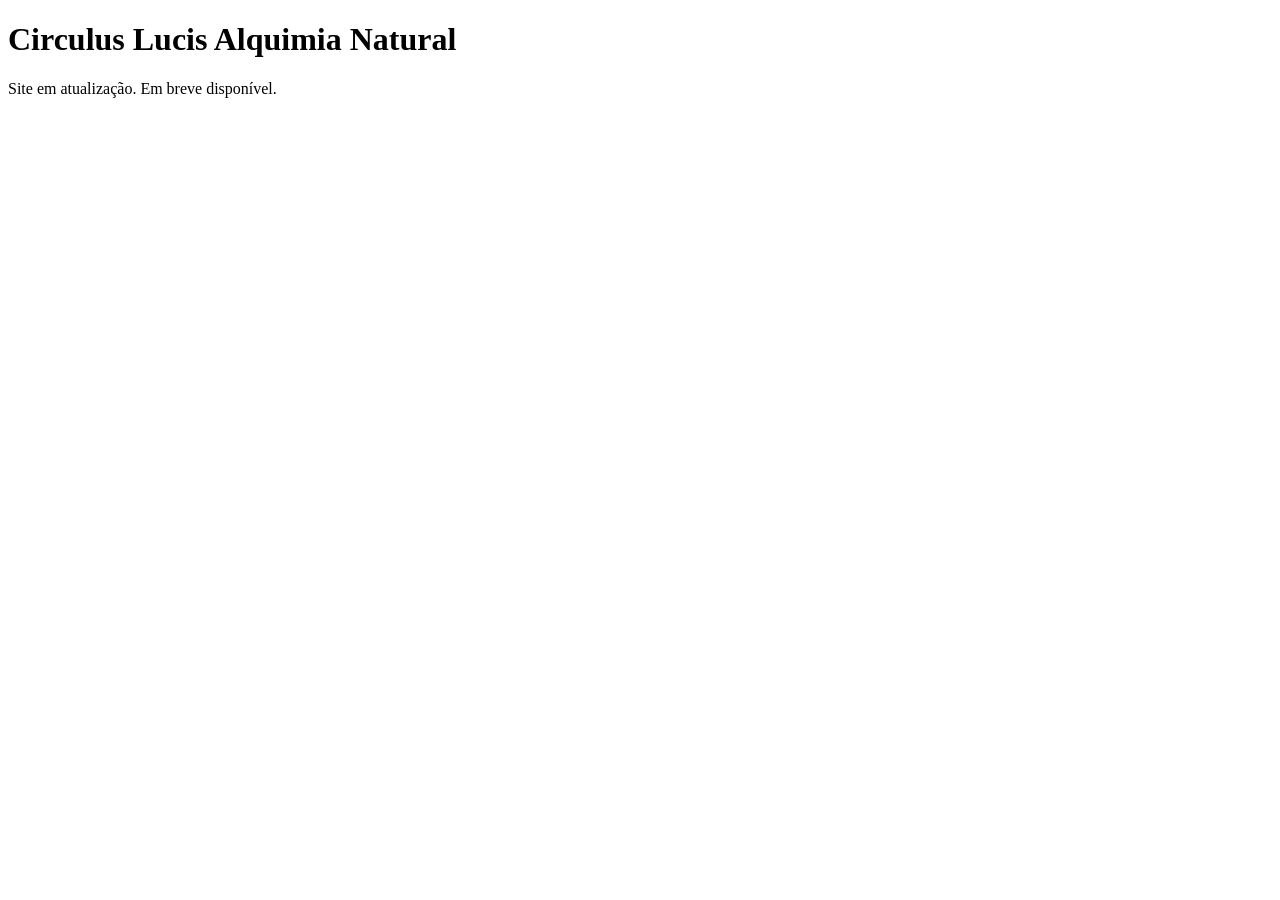
==== commit e4b2b175: "Update index.html" ====
--- a/index.html
+++ b/index.html
@@ -1,415 +1,13 @@
 <!DOCTYPE html>
-<html lang="pt-BR">
+<html lang="pt-br">
 <head>
-    <link rel="manifest" href="manifest.json">
     <meta charset="UTF-8">
     <meta name="viewport" content="width=device-width, initial-scale=1.0">
-    <title>Circulus Lucis Alquimia Natural — Incensos Artesanais</title>
-    <link rel="stylesheet" href="style.css">
+    <title>Circulus Lucis Alquimia Natural</title>
+    <link rel="stylesheet" href="estilo.css">
 </head>
 <body>
-
-<div class="carrinho-toggle" onclick="toggleCarrinho()" id="carrinhoToggle">
-    <span>🛒</span>
-    <span id="carrinhoContador">0</span>
-</div>
-
-<div class="carrinho-lateral" id="carrinhoLateral">
-    <div class="carrinho-header">
-        <h2>Seu Carrinho</h2>
-        <button class="fechar-carrinho" onclick="toggleCarrinho()">✕</button>
-    </div>
-    <div id="listaCarrinho" class="lista-itens"></div>
-    <div class="carrinho-footer">
-        <p id="total" class="total-valor">Total: R$ 0,00</p>
-        <button id="finalizarPedido" class="finalizar">Finalizar via WhatsApp</button>
-    </div>
-</div>
-
-<header class="hero">
-    <div class="hero-inner">
-        <img src="imagens/logo.jpeg" class="logo" alt="Logo Circulus Lucis Alquimia Natural">
-        <p class="tagline-topo">Feito à mão com intenção</p>
-        <h1>Circulus Lucis Alquimia Natural</h1>
-        <p class="subtitulo">
-            Incensos artesanais para harmonizar ambientes,<br>
-            elevar energias e transformar o seu dia.
-        </p>
-        <div class="hero-btns">
-            <a href="#produtos" class="botao botao-ouro">Ver Produtos</a>
-            <a href="https://wa.me/555499791801" class="botao botao-outline" target="_blank">Fale com a Carol</a>
-        </div>
-    </div>
-</header>
-
-<section class="numeros">
-    <div class="numeros-grid">
-        <div class="numero-item">
-            <span class="numero-valor">100%</span>
-            <span class="numero-label">Artesanal</span>
-        </div>
-        <div class="numero-item">
-            <span class="numero-valor">+500</span>
-            <span class="numero-label">Clientes satisfeitos</span>
-        </div>
-        <div class="numero-item">
-            <span class="numero-valor">+20</span>
-            <span class="numero-label">Fragrâncias disponíveis</span>
-        </div>
-        <div class="numero-item">
-            <span class="numero-valor">5★</span>
-            <span class="numero-label">Avaliação média</span>
-        </div>
-    </div>
-</section>
-
-<section class="sobre" id="sobre">
-    <div class="sobre-inner">
-        <div class="sobre-img-wrap">
-            <img src="imagens/logo.jpeg" alt="Bruxa Carol" class="sobre-img">
-        </div>
-        <div class="sobre-texto">
-            <p class="secao-label">Quem somos</p>
-            <h2>Uma bruxa, uma missão e muito amor em cada vareta</h2>
-            <p>A Circulus Lucis Alquimia Natural nasceu da paixão pela magia do cotidiano. Cada incenso é preparado artesanalmente pela Bruxa Carol, com ervas selecionadas, intenção e cuidado — para que você sinta a diferença desde o primeiro acendimento.</p>
-            <p>Acreditamos que rituais simples, como acender um incenso, têm o poder de transformar ambientes, elevar vibrações e reconectar a gente com o que realmente importa.</p>
-            <a href="https://wa.me/555499791801" class="botao botao-ouro" target="_blank">Conversar com a Carol</a>
-        </div>
-    </div>
-</section>
-
-<section class="produtos" id="produtos">
-    <div class="secao-topo">
-        <p class="secao-label">Loja</p>
-        <h2>Nossos Produtos</h2>
-        <p class="secao-desc">Cada peça feita à mão, com ervas naturais e intenção positiva.</p>
-    </div>
-
-    <div class="grid-produtos">
-
-        <div class="card">
-            <div class="card-img-wrap">
-                <img src="imagens/varetas.jpg" alt="Varetas Artesanais">
-                <span class="card-badge">Popular</span>
-            </div>
-            <div class="card-corpo">
-                <h3>Varetas Artesanais</h3>
-                <p>Incensos tradicionais em vareta para harmonização diária. Queima longa e aroma suave que preenche o ambiente com leveza.</p>
-                <div class="card-rodape">
-                    <span class="preco">R$ 3,00 unidade</span>
-                    <button onclick="adicionarAoCarrinho('Varetas Artesanais', 3)">+ Adicionar</button>
-                </div>
-            </div>
-        </div>
-
-        <div class="card">
-            <div class="card-img-wrap">
-                <img src="imagens/cones.jpg" alt="Cones de Incenso">
-            </div>
-            <div class="card-corpo">
-                <h3>Cones de Incenso</h3>
-                <p>Queima concentrada com aroma intenso. Ideal para meditação, rituais e limpezas energéticas mais profundas.</p>
-                <div class="card-rodape">
-                    <span class="preco">R$ 4,00 unidade</span>
-                    <button onclick="adicionarAoCarrinho('Cone de Incenso', 4)">+ Adicionar</button>
-                </div>
-            </div>
-        </div>
-
-        <div class="card">
-            <div class="card-img-wrap">
-                <img src="imagens/esferas.jpg" alt="Esferas Defumadoras">
-                <span class="card-badge">Exclusivo</span>
-            </div>
-            <div class="card-corpo">
-                <h3>Esferas Defumadoras</h3>
-                <p>Defumação profunda para limpeza energética de ambientes. Formato exclusivo com liberação gradual do aroma.</p>
-                <div class="card-rodape">
-                    <span class="preco">R$ 5,00 unidade</span>
-                    <button onclick="adicionarAoCarrinho('Esfera Defumadora', 5)">+ Adicionar</button>
-                </div>
-            </div>
-        </div>
-
-        <div class="card">
-            <div class="card-img-wrap">
-                <img src="imagens/bombitas.jpg" alt="Bombitas Defumadoras">
-            </div>
-            <div class="card-corpo">
-                <h3>Bombitas Defumadoras</h3>
-                <p>Purificação intensa e proteção dos ambientes. Indicada para limpezas pesadas e renovação de energia.</p>
-                <div class="card-rodape">
-                    <span class="preco">R$ 7,00 unidade</span>
-                    <button onclick="adicionarAoCarrinho('Bombita Defumadora', 7)">+ Adicionar</button>
-                </div>
-            </div>
-        </div>
-
-    </div>
-
-    <p class="produtos-aviso">✦ Novos produtos em breve — acompanhe nossas novidades pelo WhatsApp</p>
-</section>
-
-<section class="como-usar" id="como-usar">
-    <div class="secao-topo">
-        <p class="secao-label">Guia</p>
-        <h2>Como usar seus incensos</h2>
-        <p class="secao-desc">Simples, seguro e poderoso — veja como aproveitar ao máximo cada produto.</p>
-    </div>
-    <div class="passos-grid">
-        <div class="passo">
-            <div class="passo-num">01</div>
-            <h3>Escolha o ambiente</h3>
-            <p>Prefira locais ventilados, longe de tecidos e materiais inflamáveis. Abra uma janela para circulação do ar.</p>
-        </div>
-        <div class="passo">
-            <div class="passo-num">02</div>
-            <h3>Defina sua intenção</h3>
-            <p>Antes de acender, respire fundo e pense no que você quer atrair ou afastar. A intenção potencializa o efeito.</p>
-        </div>
-        <div class="passo">
-            <div class="passo-num">03</div>
-            <h3>Acenda com cuidado</h3>
-            <p>Aproxime a chama, deixe pegar bem e depois sopre suavemente. Coloque em um suporte adequado.</p>
-        </div>
-        <div class="passo">
-            <div class="passo-num">04</div>
-            <h3>Aprecie o momento</h3>
-            <p>Deixe a fumaça percorrer o ambiente. Nunca deixe incenso aceso sem supervisão ou próximo a crianças e pets.</p>
-        </div>
-    </div>
-</section>
-
-<section class="propriedades" id="propriedades">
-    <div class="secao-topo">
-        <p class="secao-label">Ingredientes</p>
-        <h2>Propriedades dos Incensos</h2>
-        <p class="secao-desc">Cada erva escolhida com propósito. Conheça o poder por trás de cada aroma.</p>
-    </div>
-    <div class="propriedades-grid">
-        
-        <div class="prop-item">
-            <span class="prop-icone">🌿</span>
-            <span class="prop-nome">Alecrim</span>
-            <span class="prop-desc">Clareza mental, prosperidade e proteção energética.</span>
-        </div>
-        <div class="prop-item">
-            <span class="prop-icone">🍃</span>
-            <span class="prop-nome">Arruda</span>
-            <span class="prop-desc">Limpeza energética profunda e quebra de negatividade.</span>
-        </div>
-        <div class="prop-item">
-            <span class="prop-icone">💜</span>
-            <span class="prop-nome">Lavanda</span>
-            <span class="prop-desc">Paz interior, equilíbrio emocional e tranquilidade.</span>
-        </div>
-        <div class="prop-item">
-            <span class="prop-icone">✨</span>
-            <span class="prop-nome">Canela</span>
-            <span class="prop-desc">Prosperidade, força de vontade e abertura de caminhos.</span>
-        </div>
-        <div class="prop-item">
-            <span class="prop-icone">🕊️</span>
-            <span class="prop-nome">Rosa Branca</span>
-            <span class="prop-desc">Amor incondicional, harmonia e paz espiritual.</span>
-        </div>
-        <div class="prop-item">
-            <span class="prop-icone">🌕</span>
-            <span class="prop-nome">Mirra</span>
-            <span class="prop-desc">Conexão espiritual, proteção e elevação de energia.</span>
-        </div>
-        <div class="prop-item">
-            <span class="prop-icone">🌱</span>
-            <span class="prop-nome">Stevia</span>
-            <span class="prop-desc">Adoçamento energético, harmonia nas relações e atração de doçura para a vida.</span>
-        </div>
-        <div class="prop-item">
-            <span class="prop-icone">🥀</span>
-            <span class="prop-nome">Rosas Rubras</span>
-            <span class="prop-desc">Vitalidade, força feminina, coragem para enfrentar desafios e magnetismo.</span>
-        </div>
-        <div class="prop-item">
-            <span class="prop-icone">🌼</span>
-            <span class="prop-nome">Calêndula</span>
-            <span class="prop-desc">Alegria de viver, sucesso, brilho pessoal e atração de energia solar positiva.</span>
-        </div>
-        <div class="prop-item">
-            <span class="prop-icone">🌿</span>
-            <span class="prop-nome">7 Ervas</span>
-            <span class="prop-desc">Descarrego poderoso, escudo de proteção e quebra de energias muito densas.</span>
-        </div>
-        <div class="prop-item">
-            <span class="prop-icone">🍃</span>
-            <span class="prop-nome">Eucalipto</span>
-            <span class="prop-desc">Purificação do ar, renovação, saúde física e mental, e clareza de pensamentos.</span>
-        </div>
-        <div class="prop-item">
-            <span class="prop-icone">🪵</span>
-            <span class="prop-nome">Palo Santo</span>
-            <span class="prop-desc">Limpeza ancestral, elevação espiritual e atração de boas vibrações.</span>
-        </div>
-        <div class="prop-item">
-            <span class="prop-icone">🌟</span>
-            <span class="prop-nome">Anis Estrelado</span>
-            <span class="prop-desc">Despertar da intuição, boa sorte, expansão da consciência e conexão espiritual.</span>
-        </div>
-        <div class="prop-item">
-            <span class="prop-icone">🪴</span>
-            <span class="prop-nome">Boldo</span>
-            <span class="prop-desc">Limpeza profunda do campo áurico, alívio de tensões pesadas e tranquilidade.</span>
-        </div>
-        <div class="prop-item">
-            <span class="prop-icone">🌱</span>
-            <span class="prop-nome">Manjericão</span>
-            <span class="prop-desc">Paz de espírito, harmonia familiar, atração de dinheiro e alegria ao ambiente.</span>
-        </div>
-        <div class="prop-item">
-            <span class="prop-icone">🌹</span>
-            <span class="prop-nome">Rosas Vermelhas</span>
-            <span class="prop-desc">Amor intenso, sedução, paixão e fortalecimento da autoconfiança.</span>
-        </div>
-        <div class="prop-item">
-            <span class="prop-icone">💐</span>
-            <span class="prop-nome">Mix de Flores</span>
-            <span class="prop-desc">Acolhimento, elevação da frequência vibracional, leveza e suavidade.</span>
-        </div>
-
-    </div>
-</section>
-
-<section class="depoimentos" id="depoimentos">
-    <div class="secao-topo">
-        <p class="secao-label">Clientes</p>
-        <h2>O que dizem sobre nós</h2>
-    </div>
-    <div class="depoimentos-grid">
-        <div class="depo-card">
-            <div class="depo-estrelas">★★★★★</div>
-            <p>"As varetas são incríveis! O aroma dura muito tempo e realmente sinto a diferença no ambiente depois que acendo. Já indiquei para toda a família."</p>
-            <div class="depo-autor">
-                <div class="depo-avatar">AM</div>
-                <div>
-                    <strong>Ana Matos</strong>
-                    <span>Cliente desde 2023</span>
-                </div>
-            </div>
-        </div>
-        <div class="depo-card">
-            <div class="depo-estrelas">★★★★★</div>
-            <p>"As bombitas defumadoras transformaram a energia da minha casa. Sinto o ambiente muito mais leve e harmonioso. Produto de altíssima qualidade!"</p>
-            <div class="depo-autor">
-                <div class="depo-avatar">RS</div>
-                <div>
-                    <strong>Renata Silva</strong>
-                    <span>Cliente desde 2024</span>
-                </div>
-            </div>
-        </div>
-        <div class="depo-card">
-            <div class="depo-estrelas">★★★★★</div>
-            <p>"Compro há mais de um ano e nunca decepcionou. A Carol é atenciosa, entrega rápido e os incensos são artesanais de verdade. Recomendo demais!"</p>
-            <div class="depo-autor">
-                <div class="depo-avatar">JF</div>
-                <div>
-                    <strong>Julia Ferreira</strong>
-                    <span>Cliente desde 2026</span>
-                </div>
-            </div>
-        </div>
-    </div>
-</section>
-
-<section class="faq" id="faq">
-    <div class="secao-topo">
-        <p class="secao-label">Dúvidas</p>
-        <h2>Perguntas Frequentes</h2>
-    </div>
-    <div class="faq-lista">
-        <div class="faq-item">
-            <button class="faq-pergunta" onclick="toggleFaq(this)">
-                Os incensos are realmente artesanais?
-                <span class="faq-icone">+</span>
-            </button>
-            <div class="faq-resposta">
-                <p>Sim! Todos os nossos incensos são produzidos à mão pela Bruxa Carol, com ervas naturais selecionadas. Nenhum produto é industrializado — cada peça carrega cuidado e intenção desde a produção.</p>
-            </div>
-        </div>
-        <div class="faq-item">
-            <button class="faq-pergunta" onclick="toggleFaq(this)">
-                Como recebo meu pedido?
-                <span class="faq-icone">+</span>
-            </button>
-            <div class="faq-resposta">
-                <p>Após finalizar seu pedido pelo WhatsApp, a Carol entra em contato para combinar entrega ou retirada. Trabalhamos com entrega local e envio pelos Correios para todo o Brasil.</p>
-            </div>
-        </div>
-        <div class="faq-item">
-            <button class="faq-pergunta" onclick="toggleFaq(this)">
-                Posso pedir fragrâncias personalizadas?
-                <span class="faq-icone">+</span>
-            </button>
-            <div class="faq-resposta">
-                <p>Com certeza! Temos mais de 20 fragrâncias disponíveis além das que aparecem no site. Entre em contato pelo WhatsApp e a Carol te ajuda a escolher a combinação perfeita para sua necessidade.</p>
-            </div>
-        </div>
-        <div class="faq-item">
-            <button class="faq-pergunta" onclick="toggleFaq(this)">
-                Quais as formas de pagamento?
-                <span class="faq-icone">+</span>
-            </button>
-            <div class="faq-resposta">
-                <p>Aceitamos Pix, transferência bancária e dinheiro em espécie. Para pedidos maiores, consulte condições especiais diretamente com a Carol pelo WhatsApp.</p>
-            </div>
-        </div>
-        <div class="faq-item">
-            <button class="faq-pergunta" onclick="toggleFaq(this)">
-                É seguro usar em casa com crianças ou animais?
-                <span class="faq-icone">+</span>
-            </button>
-            <div class="faq-resposta">
-                <p>Recomendamos sempre usar em ambientes ventilados e nunca deixar incenso aceso sem supervisão. Com crianças e animais, prefira acender em cômodos separados e aguardar a fumaça dissipar antes de permitir acesso.</p>
-            </div>
-        </div>
-    </div>
-</section>
-
-<section class="cta-final">
-    <div class="cta-inner">
-        <p class="secao-label">Pronta para começar?</p>
-        <h2>Acenda sua intenção hoje</h2>
-        <p>Escolha seus incensos, finalize o pedido e a Bruxa Carol cuida do resto.</p>
-        <div class="hero-btns">
-            <a href="#produtos" class="botao botao-ouro">Ver Produtos</a>
-            <a href="https://wa.me/555499791801" class="botao botao-outline" target="_blank">Chamar no WhatsApp</a>
-        </div>
-    </div>
-</section>
-
-<footer>
-    <div class="footer-inner">
-        <p class="footer-nome">Circulus Lucis Alquimia Natural</p>
-        <p class="footer-desc">Incensos artesanais feitos com intenção e amor.</p>
-        <a href="https://wa.me/555499791801" class="footer-wp" target="_blank">📱 (54) 9979-1801</a>
-        <p class="footer-copy">© 2025 Circulus Lucis Alquimia Natural — Todos os direitos reservados</p>
-        <p class="footer-copy"> Desenvolvido por Macsuel Douglas </p>
-    </div>
-</footer>
-
-<a href="https://wa.me/555499791801" class="whatsapp-fixo" target="_blank">📱 WhatsApp</a>
-
-<script src="script.js"></script>
-<script>
-function toggleCarrinho() {
-    document.getElementById('carrinhoLateral').classList.toggle('aberto');
-}
-
-function toggleFaq(btn) {
-    const item = btn.parentElement;
-    const aberto = item.classList.contains('aberto');
-    document.querySelectorAll('.faq-item').forEach(i => i.classList.remove('aberto'));
-    if (!aberto) item.classList.add('aberto');
-}
-</script>
-
+    <h1>Circulus Lucis Alquimia Natural</h1>
+    <p>Site em atualização. Em breve disponível.</p>
 </body>
-</html>+</html>
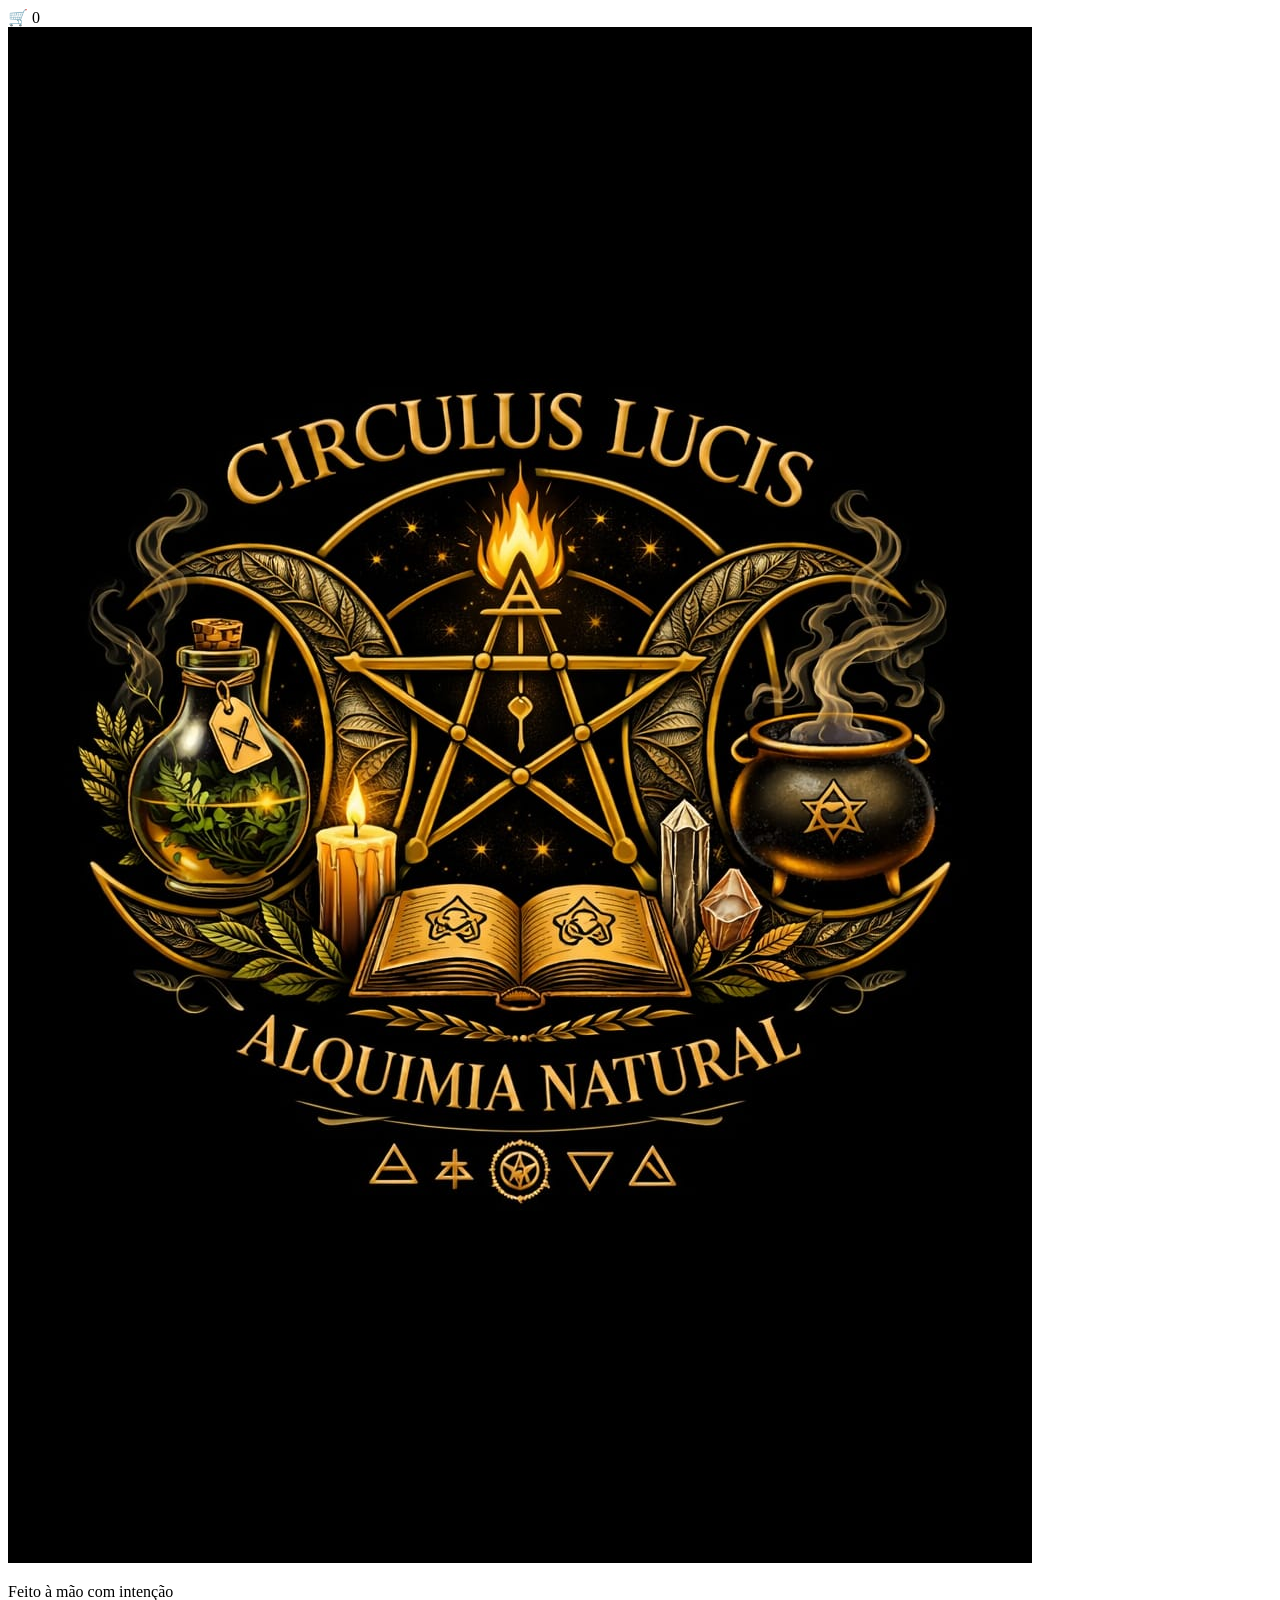
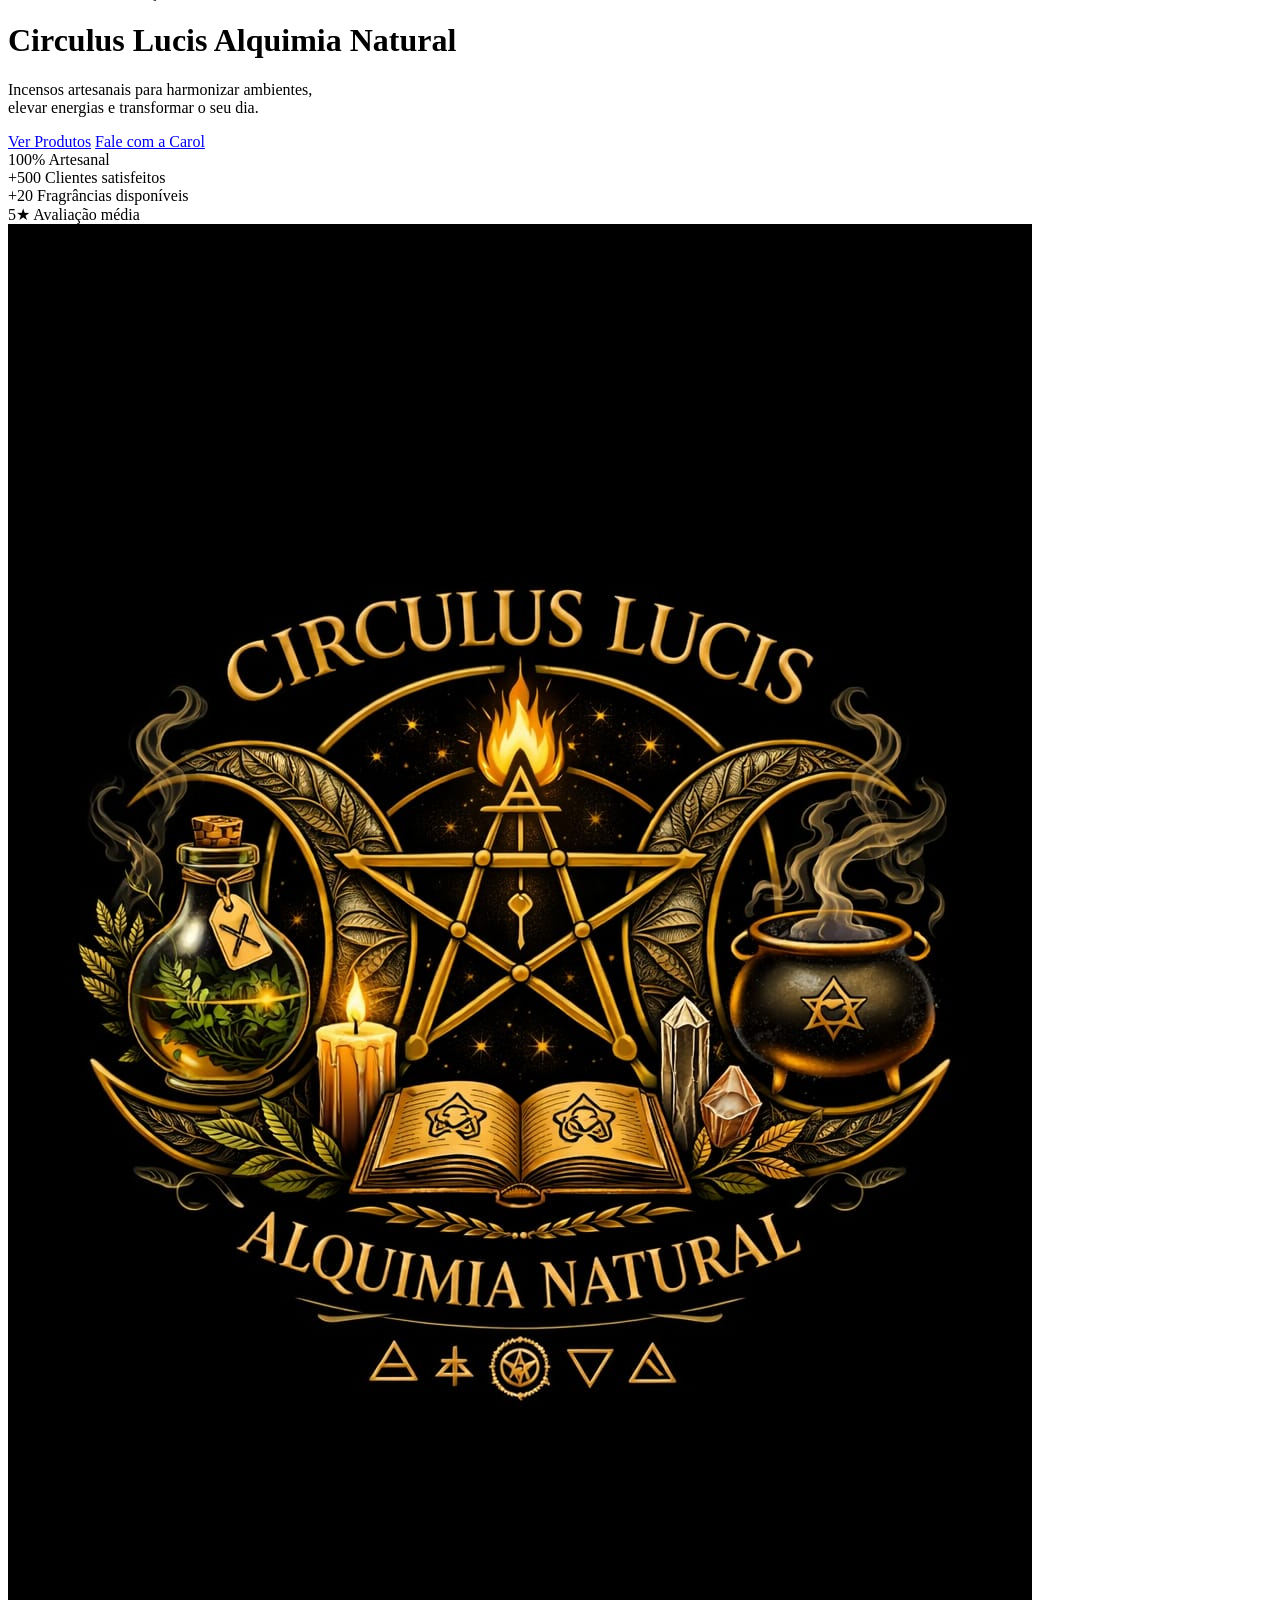
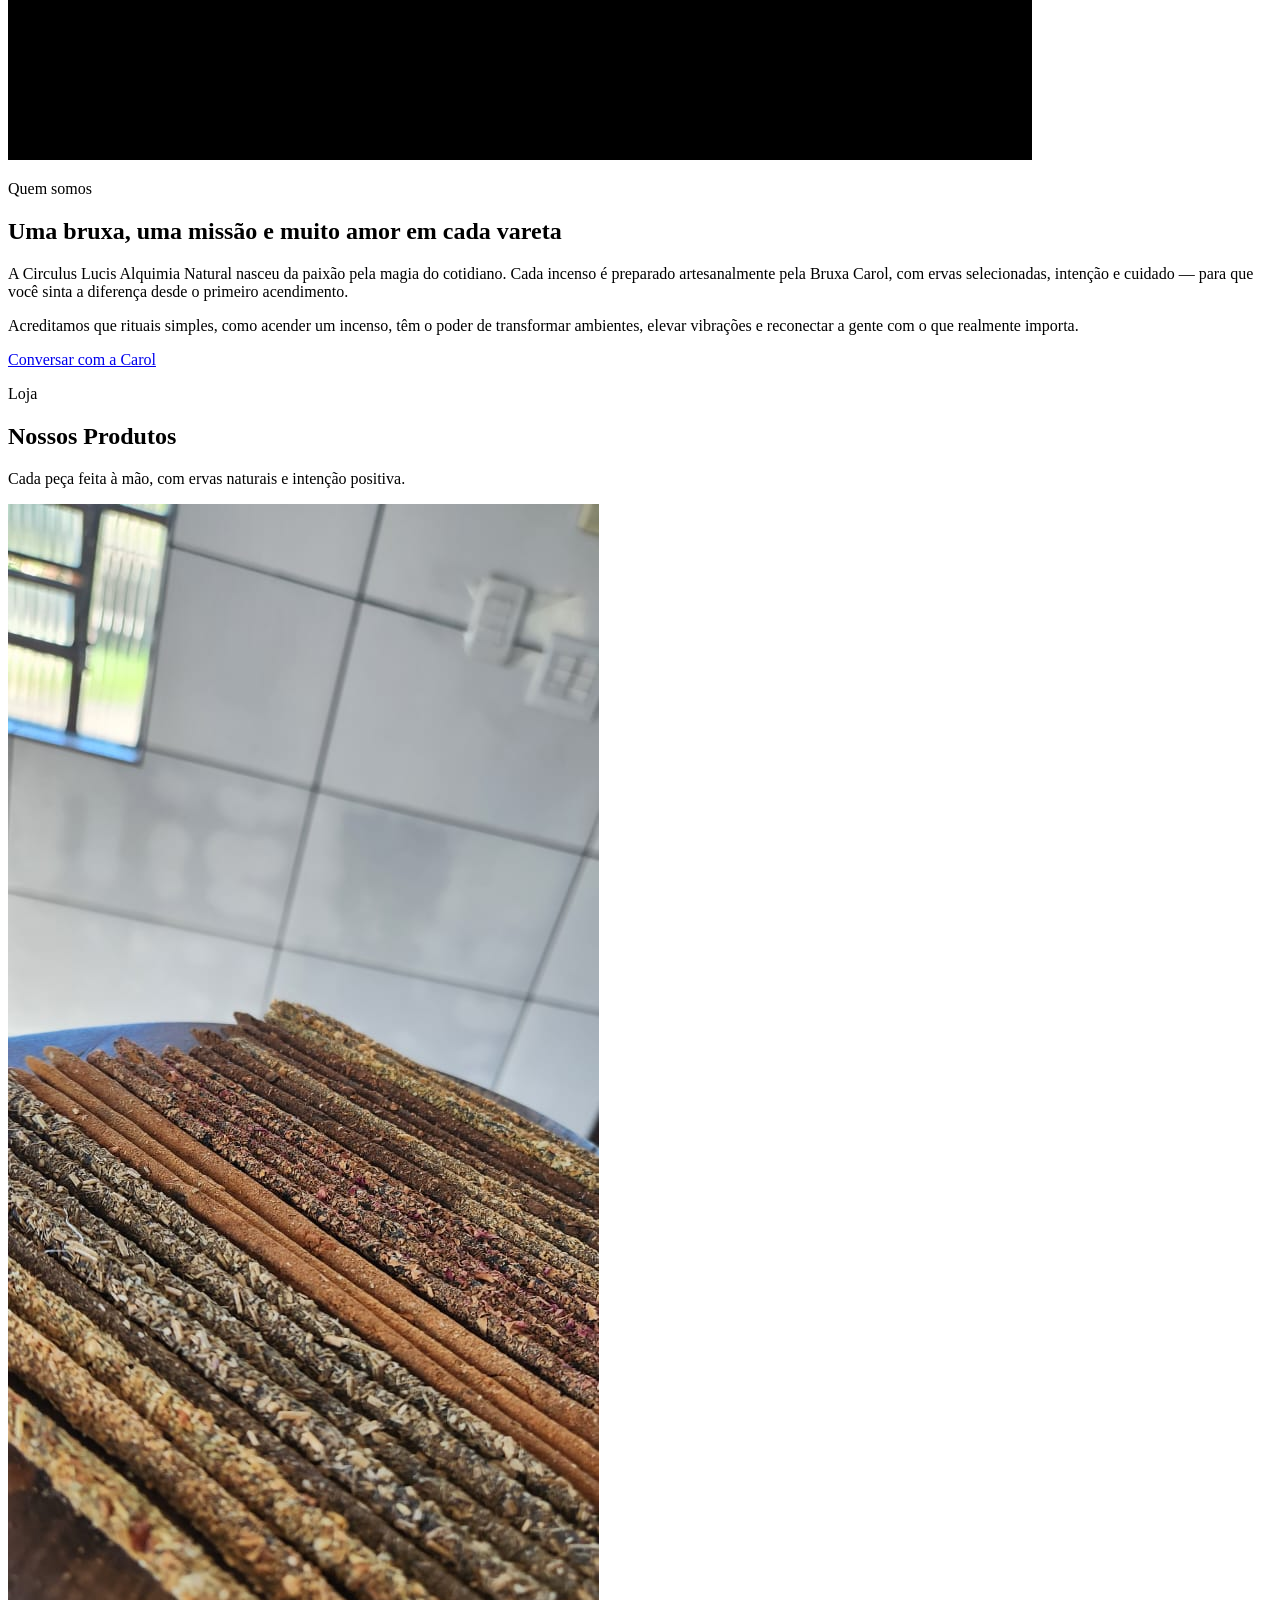
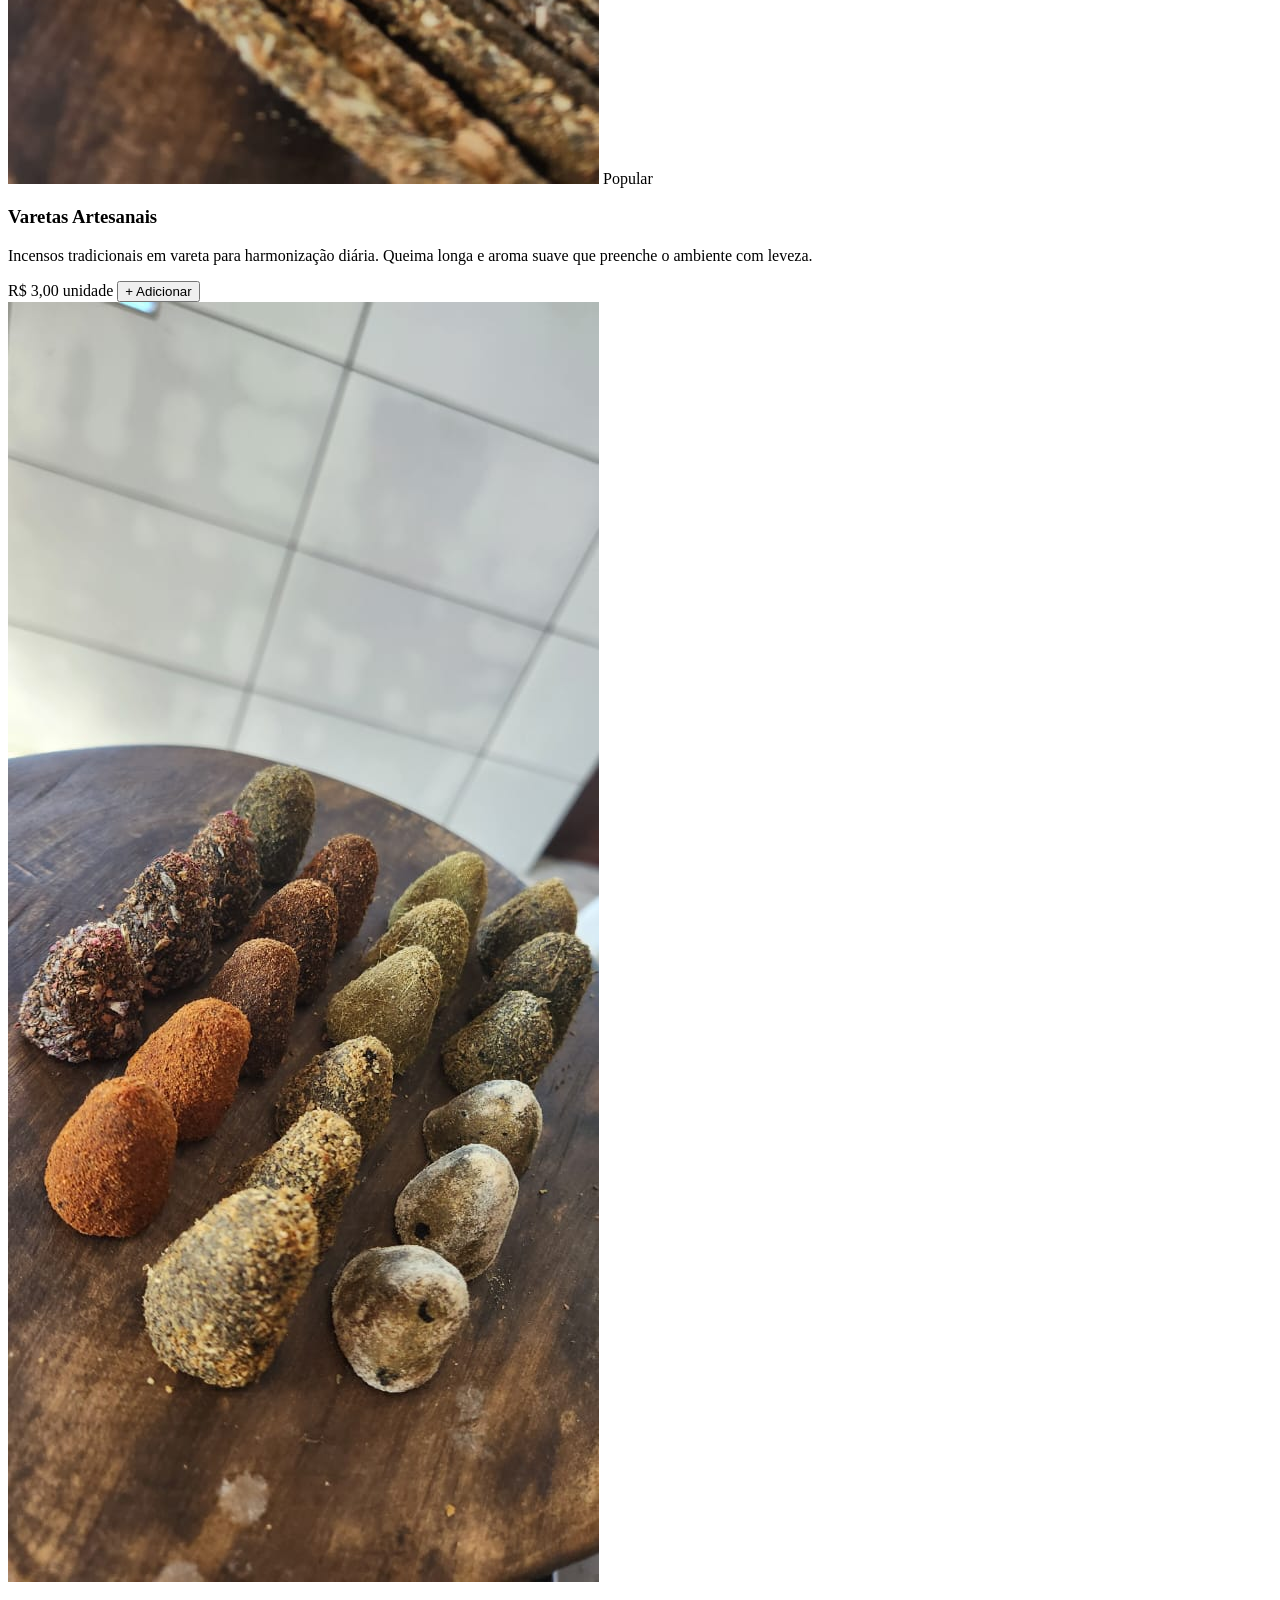
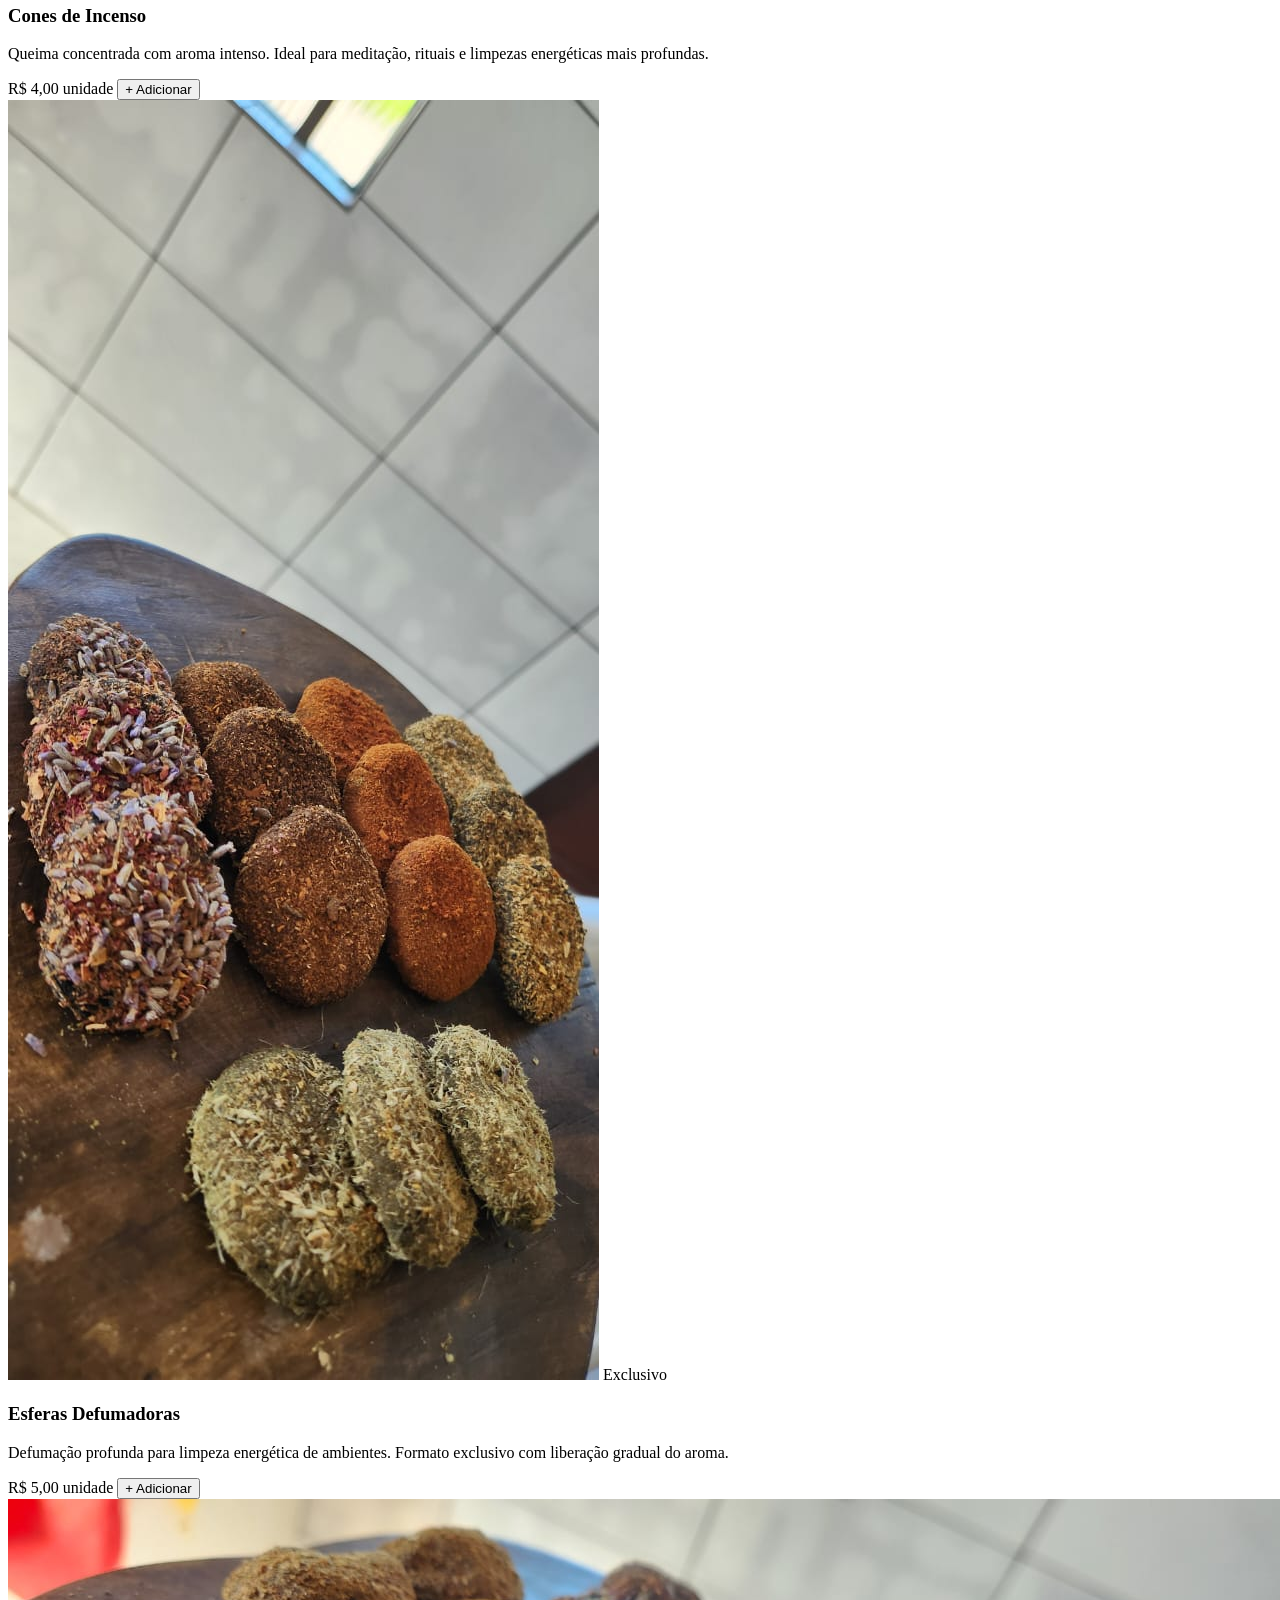
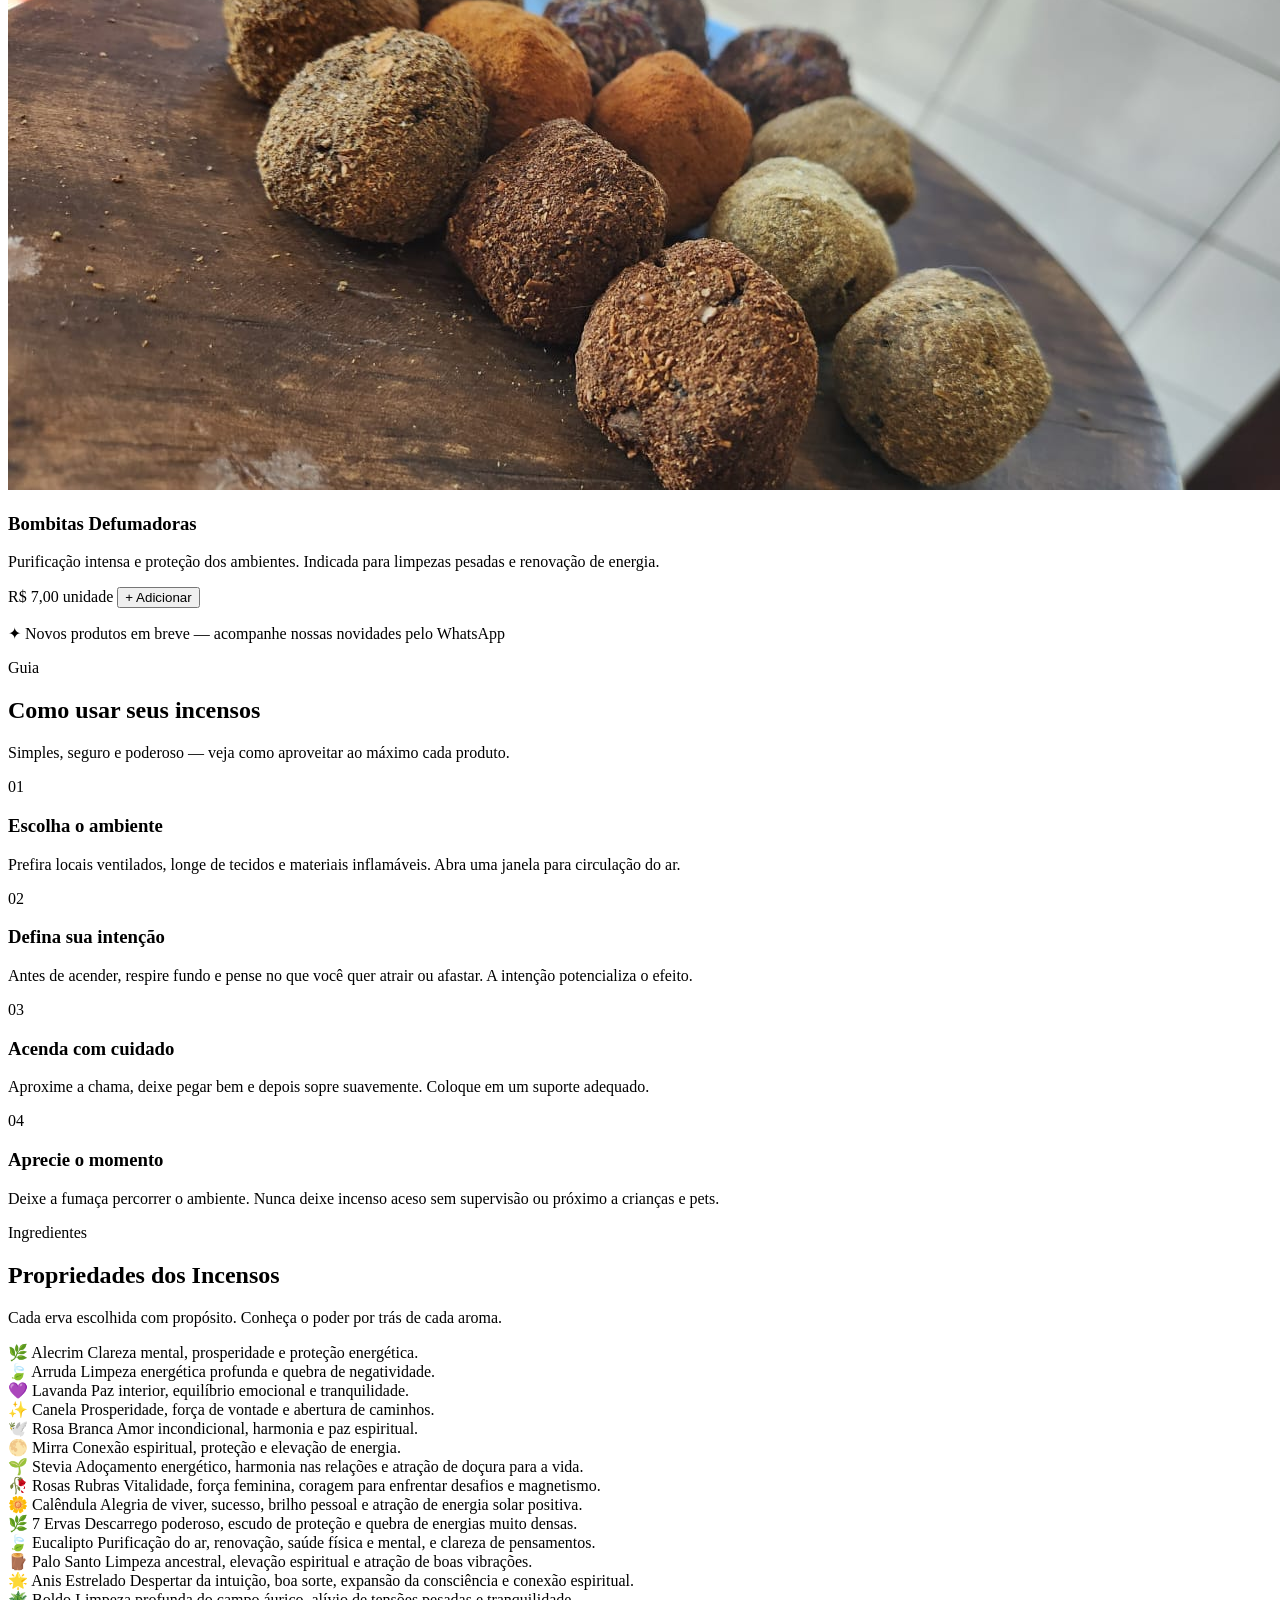
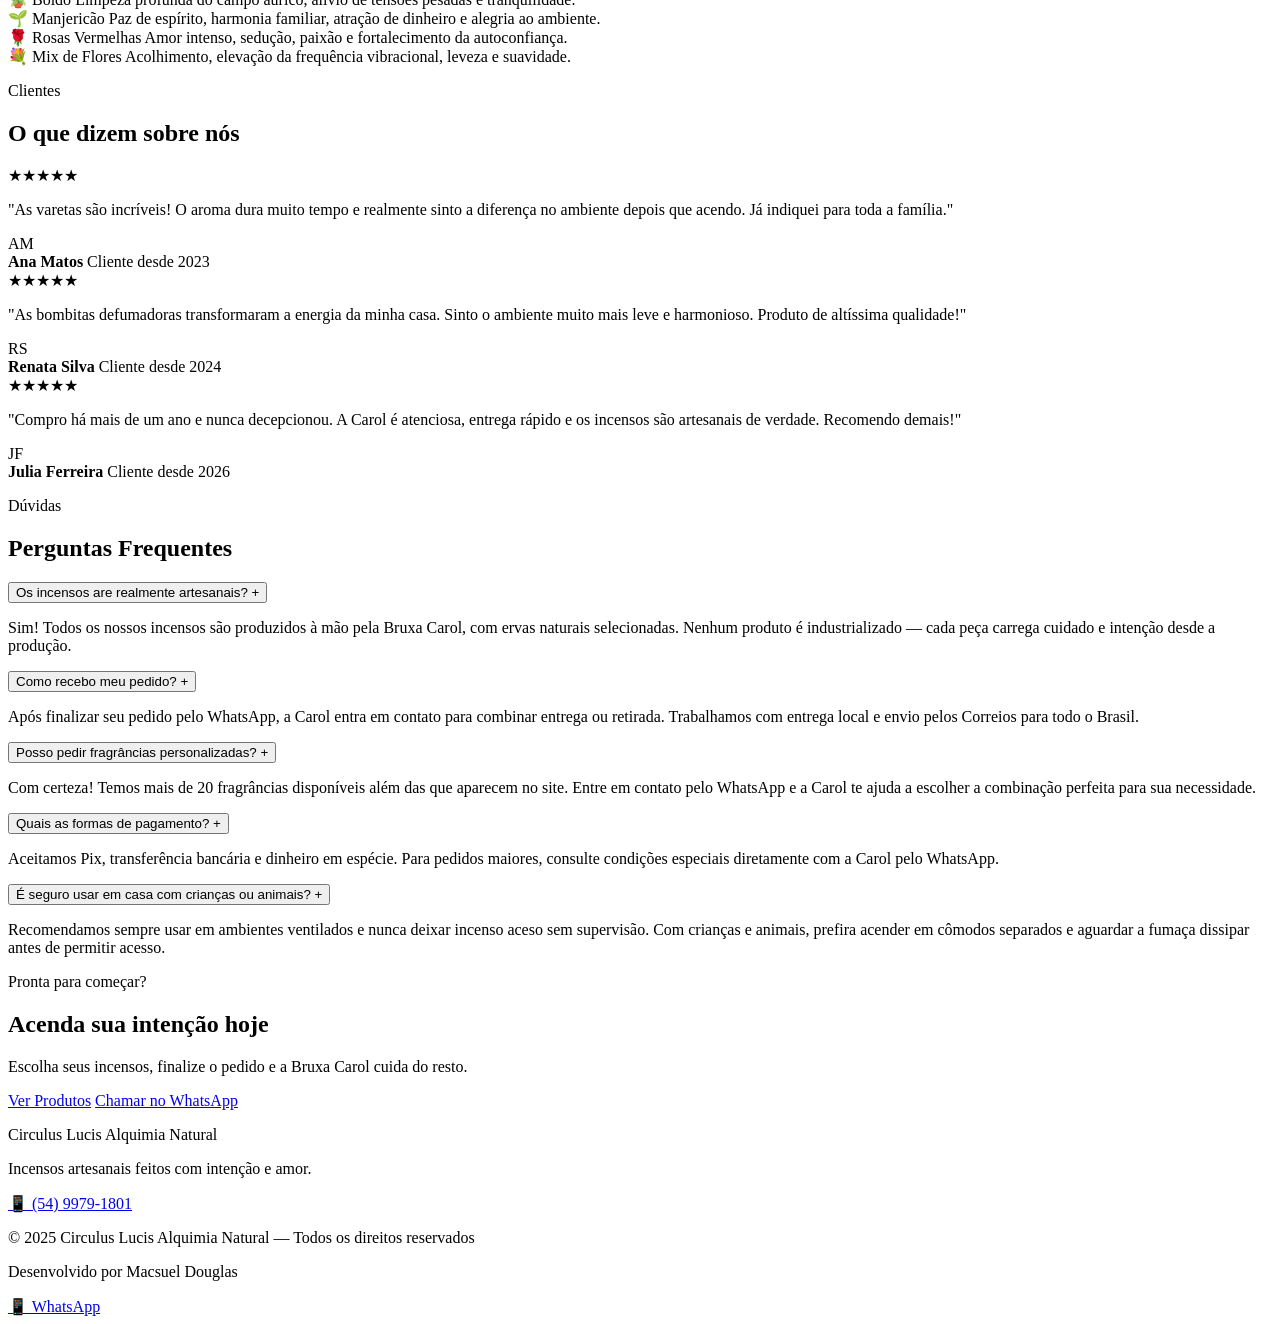
==== commit a7583754: "Update index.html" ====
--- a/index.html
+++ b/index.html
@@ -1,13 +1,415 @@
 <!DOCTYPE html>
-<html lang="pt-br">
+<html lang="pt-BR">
 <head>
+    <link rel="manifest" href="manifest.json">
     <meta charset="UTF-8">
     <meta name="viewport" content="width=device-width, initial-scale=1.0">
-    <title>Circulus Lucis Alquimia Natural</title>
-    <link rel="stylesheet" href="estilo.css">
+    <title>Circulus Lucis Alquimia Natural — Incensos Artesanais</title>
+    <link rel="stylesheet" href="style.css">
 </head>
 <body>
-    <h1>Circulus Lucis Alquimia Natural</h1>
-    <p>Site em atualização. Em breve disponível.</p>
+
+<div class="carrinho-toggle" onclick="toggleCarrinho()" id="carrinhoToggle">
+    <span>🛒</span>
+    <span id="carrinhoContador">0</span>
+</div>
+
+<div class="carrinho-lateral" id="carrinhoLateral">
+    <div class="carrinho-header">
+        <h2>Seu Carrinho</h2>
+        <button class="fechar-carrinho" onclick="toggleCarrinho()">✕</button>
+    </div>
+    <div id="listaCarrinho" class="lista-itens"></div>
+    <div class="carrinho-footer">
+        <p id="total" class="total-valor">Total: R$ 0,00</p>
+        <button id="finalizarPedido" class="finalizar">Finalizar via WhatsApp</button>
+    </div>
+</div>
+
+<header class="hero">
+    <div class="hero-inner">
+        <img src="imagens/logo.jpeg" class="logo" alt="Logo Circulus Lucis Alquimia Natural">
+        <p class="tagline-topo">Feito à mão com intenção</p>
+        <h1>Circulus Lucis Alquimia Natural</h1>
+        <p class="subtitulo">
+            Incensos artesanais para harmonizar ambientes,<br>
+            elevar energias e transformar o seu dia.
+        </p>
+        <div class="hero-btns">
+            <a href="#produtos" class="botao botao-ouro">Ver Produtos</a>
+            <a href="https://wa.me/555499791801" class="botao botao-outline" target="_blank">Fale com a Carol</a>
+        </div>
+    </div>
+</header>
+
+<section class="numeros">
+    <div class="numeros-grid">
+        <div class="numero-item">
+            <span class="numero-valor">100%</span>
+            <span class="numero-label">Artesanal</span>
+        </div>
+        <div class="numero-item">
+            <span class="numero-valor">+500</span>
+            <span class="numero-label">Clientes satisfeitos</span>
+        </div>
+        <div class="numero-item">
+            <span class="numero-valor">+20</span>
+            <span class="numero-label">Fragrâncias disponíveis</span>
+        </div>
+        <div class="numero-item">
+            <span class="numero-valor">5★</span>
+            <span class="numero-label">Avaliação média</span>
+        </div>
+    </div>
+</section>
+
+<section class="sobre" id="sobre">
+    <div class="sobre-inner">
+        <div class="sobre-img-wrap">
+            <img src="imagens/logo.jpeg" alt="Bruxa Carol" class="sobre-img">
+        </div>
+        <div class="sobre-texto">
+            <p class="secao-label">Quem somos</p>
+            <h2>Uma bruxa, uma missão e muito amor em cada vareta</h2>
+            <p>A Circulus Lucis Alquimia Natural nasceu da paixão pela magia do cotidiano. Cada incenso é preparado artesanalmente pela Bruxa Carol, com ervas selecionadas, intenção e cuidado — para que você sinta a diferença desde o primeiro acendimento.</p>
+            <p>Acreditamos que rituais simples, como acender um incenso, têm o poder de transformar ambientes, elevar vibrações e reconectar a gente com o que realmente importa.</p>
+            <a href="https://wa.me/555499791801" class="botao botao-ouro" target="_blank">Conversar com a Carol</a>
+        </div>
+    </div>
+</section>
+
+<section class="produtos" id="produtos">
+    <div class="secao-topo">
+        <p class="secao-label">Loja</p>
+        <h2>Nossos Produtos</h2>
+        <p class="secao-desc">Cada peça feita à mão, com ervas naturais e intenção positiva.</p>
+    </div>
+
+    <div class="grid-produtos">
+
+        <div class="card">
+            <div class="card-img-wrap">
+                <img src="imagens/varetas.jpg" alt="Varetas Artesanais">
+                <span class="card-badge">Popular</span>
+            </div>
+            <div class="card-corpo">
+                <h3>Varetas Artesanais</h3>
+                <p>Incensos tradicionais em vareta para harmonização diária. Queima longa e aroma suave que preenche o ambiente com leveza.</p>
+                <div class="card-rodape">
+                    <span class="preco">R$ 3,00 unidade</span>
+                    <button onclick="adicionarAoCarrinho('Varetas Artesanais', 3)">+ Adicionar</button>
+                </div>
+            </div>
+        </div>
+
+        <div class="card">
+            <div class="card-img-wrap">
+                <img src="imagens/cones.jpg" alt="Cones de Incenso">
+            </div>
+            <div class="card-corpo">
+                <h3>Cones de Incenso</h3>
+                <p>Queima concentrada com aroma intenso. Ideal para meditação, rituais e limpezas energéticas mais profundas.</p>
+                <div class="card-rodape">
+                    <span class="preco">R$ 4,00 unidade</span>
+                    <button onclick="adicionarAoCarrinho('Cone de Incenso', 4)">+ Adicionar</button>
+                </div>
+            </div>
+        </div>
+
+        <div class="card">
+            <div class="card-img-wrap">
+                <img src="imagens/esferas.jpg" alt="Esferas Defumadoras">
+                <span class="card-badge">Exclusivo</span>
+            </div>
+            <div class="card-corpo">
+                <h3>Esferas Defumadoras</h3>
+                <p>Defumação profunda para limpeza energética de ambientes. Formato exclusivo com liberação gradual do aroma.</p>
+                <div class="card-rodape">
+                    <span class="preco">R$ 5,00 unidade</span>
+                    <button onclick="adicionarAoCarrinho('Esfera Defumadora', 5)">+ Adicionar</button>
+                </div>
+            </div>
+        </div>
+
+        <div class="card">
+            <div class="card-img-wrap">
+                <img src="imagens/bombitas.jpg" alt="Bombitas Defumadoras">
+            </div>
+            <div class="card-corpo">
+                <h3>Bombitas Defumadoras</h3>
+                <p>Purificação intensa e proteção dos ambientes. Indicada para limpezas pesadas e renovação de energia.</p>
+                <div class="card-rodape">
+                    <span class="preco">R$ 7,00 unidade</span>
+                    <button onclick="adicionarAoCarrinho('Bombita Defumadora', 7)">+ Adicionar</button>
+                </div>
+            </div>
+        </div>
+
+    </div>
+
+    <p class="produtos-aviso">✦ Novos produtos em breve — acompanhe nossas novidades pelo WhatsApp</p>
+</section>
+
+<section class="como-usar" id="como-usar">
+    <div class="secao-topo">
+        <p class="secao-label">Guia</p>
+        <h2>Como usar seus incensos</h2>
+        <p class="secao-desc">Simples, seguro e poderoso — veja como aproveitar ao máximo cada produto.</p>
+    </div>
+    <div class="passos-grid">
+        <div class="passo">
+            <div class="passo-num">01</div>
+            <h3>Escolha o ambiente</h3>
+            <p>Prefira locais ventilados, longe de tecidos e materiais inflamáveis. Abra uma janela para circulação do ar.</p>
+        </div>
+        <div class="passo">
+            <div class="passo-num">02</div>
+            <h3>Defina sua intenção</h3>
+            <p>Antes de acender, respire fundo e pense no que você quer atrair ou afastar. A intenção potencializa o efeito.</p>
+        </div>
+        <div class="passo">
+            <div class="passo-num">03</div>
+            <h3>Acenda com cuidado</h3>
+            <p>Aproxime a chama, deixe pegar bem e depois sopre suavemente. Coloque em um suporte adequado.</p>
+        </div>
+        <div class="passo">
+            <div class="passo-num">04</div>
+            <h3>Aprecie o momento</h3>
+            <p>Deixe a fumaça percorrer o ambiente. Nunca deixe incenso aceso sem supervisão ou próximo a crianças e pets.</p>
+        </div>
+    </div>
+</section>
+
+<section class="propriedades" id="propriedades">
+    <div class="secao-topo">
+        <p class="secao-label">Ingredientes</p>
+        <h2>Propriedades dos Incensos</h2>
+        <p class="secao-desc">Cada erva escolhida com propósito. Conheça o poder por trás de cada aroma.</p>
+    </div>
+    <div class="propriedades-grid">
+        
+        <div class="prop-item">
+            <span class="prop-icone">🌿</span>
+            <span class="prop-nome">Alecrim</span>
+            <span class="prop-desc">Clareza mental, prosperidade e proteção energética.</span>
+        </div>
+        <div class="prop-item">
+            <span class="prop-icone">🍃</span>
+            <span class="prop-nome">Arruda</span>
+            <span class="prop-desc">Limpeza energética profunda e quebra de negatividade.</span>
+        </div>
+        <div class="prop-item">
+            <span class="prop-icone">💜</span>
+            <span class="prop-nome">Lavanda</span>
+            <span class="prop-desc">Paz interior, equilíbrio emocional e tranquilidade.</span>
+        </div>
+        <div class="prop-item">
+            <span class="prop-icone">✨</span>
+            <span class="prop-nome">Canela</span>
+            <span class="prop-desc">Prosperidade, força de vontade e abertura de caminhos.</span>
+        </div>
+        <div class="prop-item">
+            <span class="prop-icone">🕊️</span>
+            <span class="prop-nome">Rosa Branca</span>
+            <span class="prop-desc">Amor incondicional, harmonia e paz espiritual.</span>
+        </div>
+        <div class="prop-item">
+            <span class="prop-icone">🌕</span>
+            <span class="prop-nome">Mirra</span>
+            <span class="prop-desc">Conexão espiritual, proteção e elevação de energia.</span>
+        </div>
+        <div class="prop-item">
+            <span class="prop-icone">🌱</span>
+            <span class="prop-nome">Stevia</span>
+            <span class="prop-desc">Adoçamento energético, harmonia nas relações e atração de doçura para a vida.</span>
+        </div>
+        <div class="prop-item">
+            <span class="prop-icone">🥀</span>
+            <span class="prop-nome">Rosas Rubras</span>
+            <span class="prop-desc">Vitalidade, força feminina, coragem para enfrentar desafios e magnetismo.</span>
+        </div>
+        <div class="prop-item">
+            <span class="prop-icone">🌼</span>
+            <span class="prop-nome">Calêndula</span>
+            <span class="prop-desc">Alegria de viver, sucesso, brilho pessoal e atração de energia solar positiva.</span>
+        </div>
+        <div class="prop-item">
+            <span class="prop-icone">🌿</span>
+            <span class="prop-nome">7 Ervas</span>
+            <span class="prop-desc">Descarrego poderoso, escudo de proteção e quebra de energias muito densas.</span>
+        </div>
+        <div class="prop-item">
+            <span class="prop-icone">🍃</span>
+            <span class="prop-nome">Eucalipto</span>
+            <span class="prop-desc">Purificação do ar, renovação, saúde física e mental, e clareza de pensamentos.</span>
+        </div>
+        <div class="prop-item">
+            <span class="prop-icone">🪵</span>
+            <span class="prop-nome">Palo Santo</span>
+            <span class="prop-desc">Limpeza ancestral, elevação espiritual e atração de boas vibrações.</span>
+        </div>
+        <div class="prop-item">
+            <span class="prop-icone">🌟</span>
+            <span class="prop-nome">Anis Estrelado</span>
+            <span class="prop-desc">Despertar da intuição, boa sorte, expansão da consciência e conexão espiritual.</span>
+        </div>
+        <div class="prop-item">
+            <span class="prop-icone">🪴</span>
+            <span class="prop-nome">Boldo</span>
+            <span class="prop-desc">Limpeza profunda do campo áurico, alívio de tensões pesadas e tranquilidade.</span>
+        </div>
+        <div class="prop-item">
+            <span class="prop-icone">🌱</span>
+            <span class="prop-nome">Manjericão</span>
+            <span class="prop-desc">Paz de espírito, harmonia familiar, atração de dinheiro e alegria ao ambiente.</span>
+        </div>
+        <div class="prop-item">
+            <span class="prop-icone">🌹</span>
+            <span class="prop-nome">Rosas Vermelhas</span>
+            <span class="prop-desc">Amor intenso, sedução, paixão e fortalecimento da autoconfiança.</span>
+        </div>
+        <div class="prop-item">
+            <span class="prop-icone">💐</span>
+            <span class="prop-nome">Mix de Flores</span>
+            <span class="prop-desc">Acolhimento, elevação da frequência vibracional, leveza e suavidade.</span>
+        </div>
+
+    </div>
+</section>
+
+<section class="depoimentos" id="depoimentos">
+    <div class="secao-topo">
+        <p class="secao-label">Clientes</p>
+        <h2>O que dizem sobre nós</h2>
+    </div>
+    <div class="depoimentos-grid">
+        <div class="depo-card">
+            <div class="depo-estrelas">★★★★★</div>
+            <p>"As varetas são incríveis! O aroma dura muito tempo e realmente sinto a diferença no ambiente depois que acendo. Já indiquei para toda a família."</p>
+            <div class="depo-autor">
+                <div class="depo-avatar">AM</div>
+                <div>
+                    <strong>Ana Matos</strong>
+                    <span>Cliente desde 2023</span>
+                </div>
+            </div>
+        </div>
+        <div class="depo-card">
+            <div class="depo-estrelas">★★★★★</div>
+            <p>"As bombitas defumadoras transformaram a energia da minha casa. Sinto o ambiente muito mais leve e harmonioso. Produto de altíssima qualidade!"</p>
+            <div class="depo-autor">
+                <div class="depo-avatar">RS</div>
+                <div>
+                    <strong>Renata Silva</strong>
+                    <span>Cliente desde 2024</span>
+                </div>
+            </div>
+        </div>
+        <div class="depo-card">
+            <div class="depo-estrelas">★★★★★</div>
+            <p>"Compro há mais de um ano e nunca decepcionou. A Carol é atenciosa, entrega rápido e os incensos são artesanais de verdade. Recomendo demais!"</p>
+            <div class="depo-autor">
+                <div class="depo-avatar">JF</div>
+                <div>
+                    <strong>Julia Ferreira</strong>
+                    <span>Cliente desde 2026</span>
+                </div>
+            </div>
+        </div>
+    </div>
+</section>
+
+<section class="faq" id="faq">
+    <div class="secao-topo">
+        <p class="secao-label">Dúvidas</p>
+        <h2>Perguntas Frequentes</h2>
+    </div>
+    <div class="faq-lista">
+        <div class="faq-item">
+            <button class="faq-pergunta" onclick="toggleFaq(this)">
+                Os incensos are realmente artesanais?
+                <span class="faq-icone">+</span>
+            </button>
+            <div class="faq-resposta">
+                <p>Sim! Todos os nossos incensos são produzidos à mão pela Bruxa Carol, com ervas naturais selecionadas. Nenhum produto é industrializado — cada peça carrega cuidado e intenção desde a produção.</p>
+            </div>
+        </div>
+        <div class="faq-item">
+            <button class="faq-pergunta" onclick="toggleFaq(this)">
+                Como recebo meu pedido?
+                <span class="faq-icone">+</span>
+            </button>
+            <div class="faq-resposta">
+                <p>Após finalizar seu pedido pelo WhatsApp, a Carol entra em contato para combinar entrega ou retirada. Trabalhamos com entrega local e envio pelos Correios para todo o Brasil.</p>
+            </div>
+        </div>
+        <div class="faq-item">
+            <button class="faq-pergunta" onclick="toggleFaq(this)">
+                Posso pedir fragrâncias personalizadas?
+                <span class="faq-icone">+</span>
+            </button>
+            <div class="faq-resposta">
+                <p>Com certeza! Temos mais de 20 fragrâncias disponíveis além das que aparecem no site. Entre em contato pelo WhatsApp e a Carol te ajuda a escolher a combinação perfeita para sua necessidade.</p>
+            </div>
+        </div>
+        <div class="faq-item">
+            <button class="faq-pergunta" onclick="toggleFaq(this)">
+                Quais as formas de pagamento?
+                <span class="faq-icone">+</span>
+            </button>
+            <div class="faq-resposta">
+                <p>Aceitamos Pix, transferência bancária e dinheiro em espécie. Para pedidos maiores, consulte condições especiais diretamente com a Carol pelo WhatsApp.</p>
+            </div>
+        </div>
+        <div class="faq-item">
+            <button class="faq-pergunta" onclick="toggleFaq(this)">
+                É seguro usar em casa com crianças ou animais?
+                <span class="faq-icone">+</span>
+            </button>
+            <div class="faq-resposta">
+                <p>Recomendamos sempre usar em ambientes ventilados e nunca deixar incenso aceso sem supervisão. Com crianças e animais, prefira acender em cômodos separados e aguardar a fumaça dissipar antes de permitir acesso.</p>
+            </div>
+        </div>
+    </div>
+</section>
+
+<section class="cta-final">
+    <div class="cta-inner">
+        <p class="secao-label">Pronta para começar?</p>
+        <h2>Acenda sua intenção hoje</h2>
+        <p>Escolha seus incensos, finalize o pedido e a Bruxa Carol cuida do resto.</p>
+        <div class="hero-btns">
+            <a href="#produtos" class="botao botao-ouro">Ver Produtos</a>
+            <a href="https://wa.me/555499791801" class="botao botao-outline" target="_blank">Chamar no WhatsApp</a>
+        </div>
+    </div>
+</section>
+
+<footer>
+    <div class="footer-inner">
+        <p class="footer-nome">Circulus Lucis Alquimia Natural</p>
+        <p class="footer-desc">Incensos artesanais feitos com intenção e amor.</p>
+        <a href="https://wa.me/555499791801" class="footer-wp" target="_blank">📱 (54) 9979-1801</a>
+        <p class="footer-copy">© 2025 Circulus Lucis Alquimia Natural — Todos os direitos reservados</p>
+        <p class="footer-copy"> Desenvolvido por Macsuel Douglas </p>
+    </div>
+</footer>
+
+<a href="https://wa.me/555499791801" class="whatsapp-fixo" target="_blank">📱 WhatsApp</a>
+
+<script src="script.js"></script>
+<script>
+function toggleCarrinho() {
+    document.getElementById('carrinhoLateral').classList.toggle('aberto');
+}
+
+function toggleFaq(btn) {
+    const item = btn.parentElement;
+    const aberto = item.classList.contains('aberto');
+    document.querySelectorAll('.faq-item').forEach(i => i.classList.remove('aberto'));
+    if (!aberto) item.classList.add('aberto');
+}
+</script>
+
 </body>
 </html>
--- a/style.css
+++ b/style.css
@@ -0,0 +1,31 @@
+/* --- CARRINHO LATERAL --- */
+.carrinho-lateral{
+    posicao: fixo;
+    certo: -400px;
+    topo: 0;
+    largura: 380px;
+    altura: 100vh;
+    fundo: var(--preto-card);
+    fronteira-esquerda: 1px sólido var(--preto-borda);
+    índice-z: 1000;
+    mostrar: flex;
+    flexão-direcional: coluna;
+    transição: certo 0.3s facilidade;
+    sombra-de-caixa: -8px 0 48px rgba(0,0,0,0.6);
+}
+
+.carrinho-lateral.aberto { 
+    certo: 0; 
+}
+
+.cabecalho-carrinho{
+    mostrar: flex;
+    alinhar-itens: centro;
+    justificar-conteúdo: espaço-entre;
+    acolchoamento: 24px 20px;
+    borda-inferior: 1px sólido var(--preto-borda);
+}
+/* Forçar o carrinho a ficar escondido em qualquer tamanho de tela */
+.carrinho-lateral {
+    display: none !important;
+}
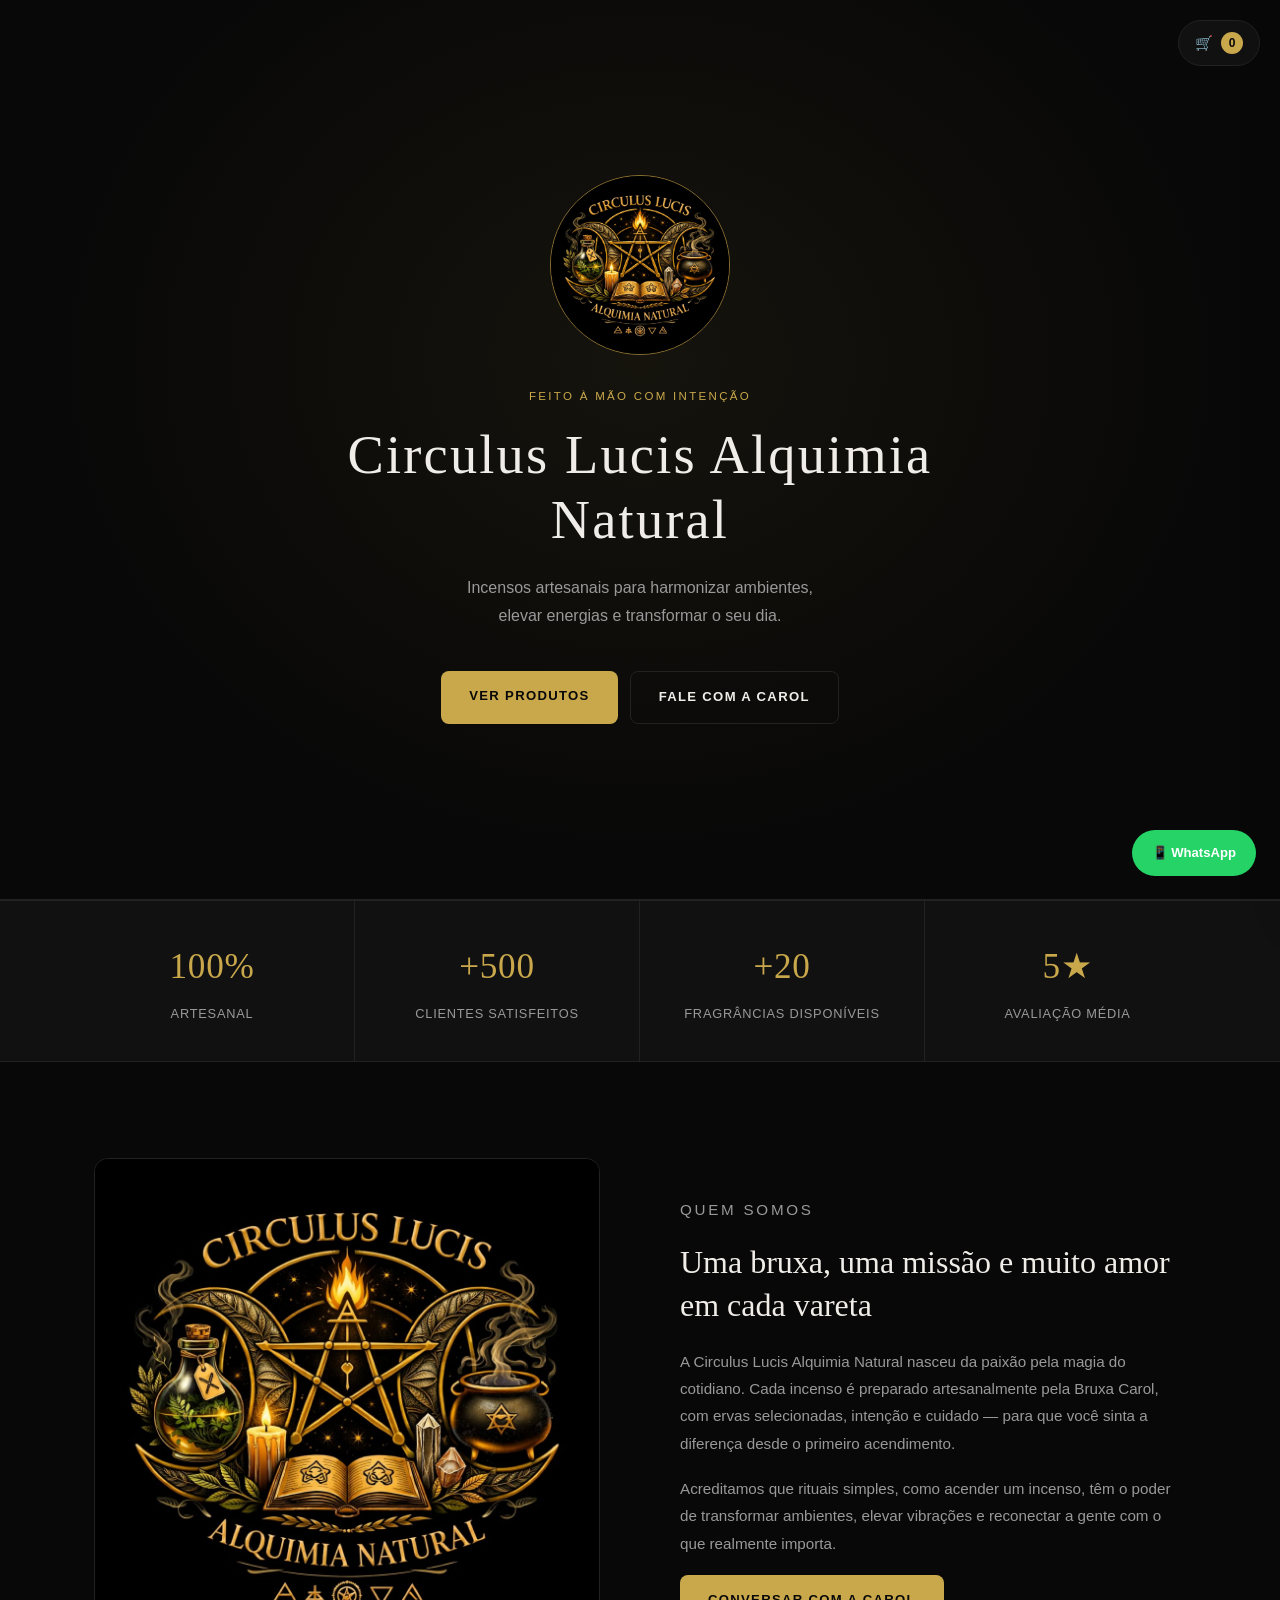
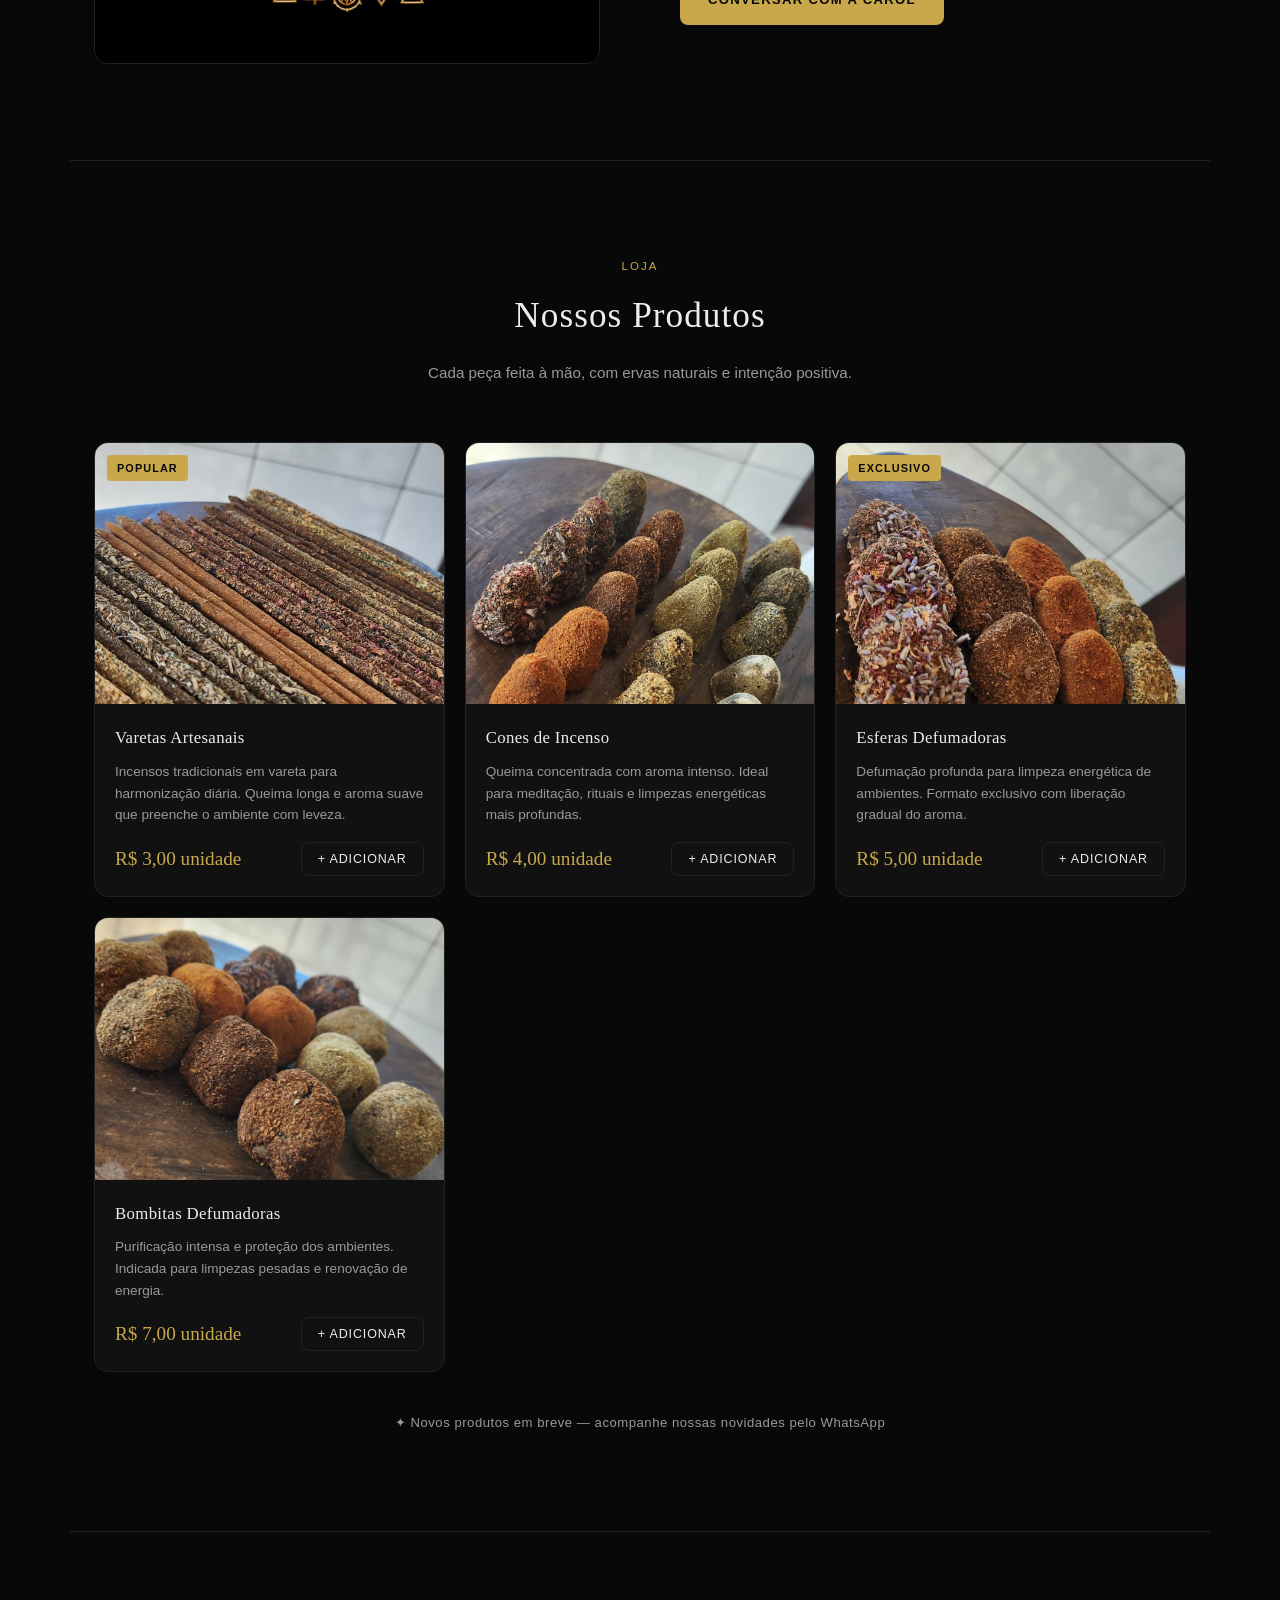
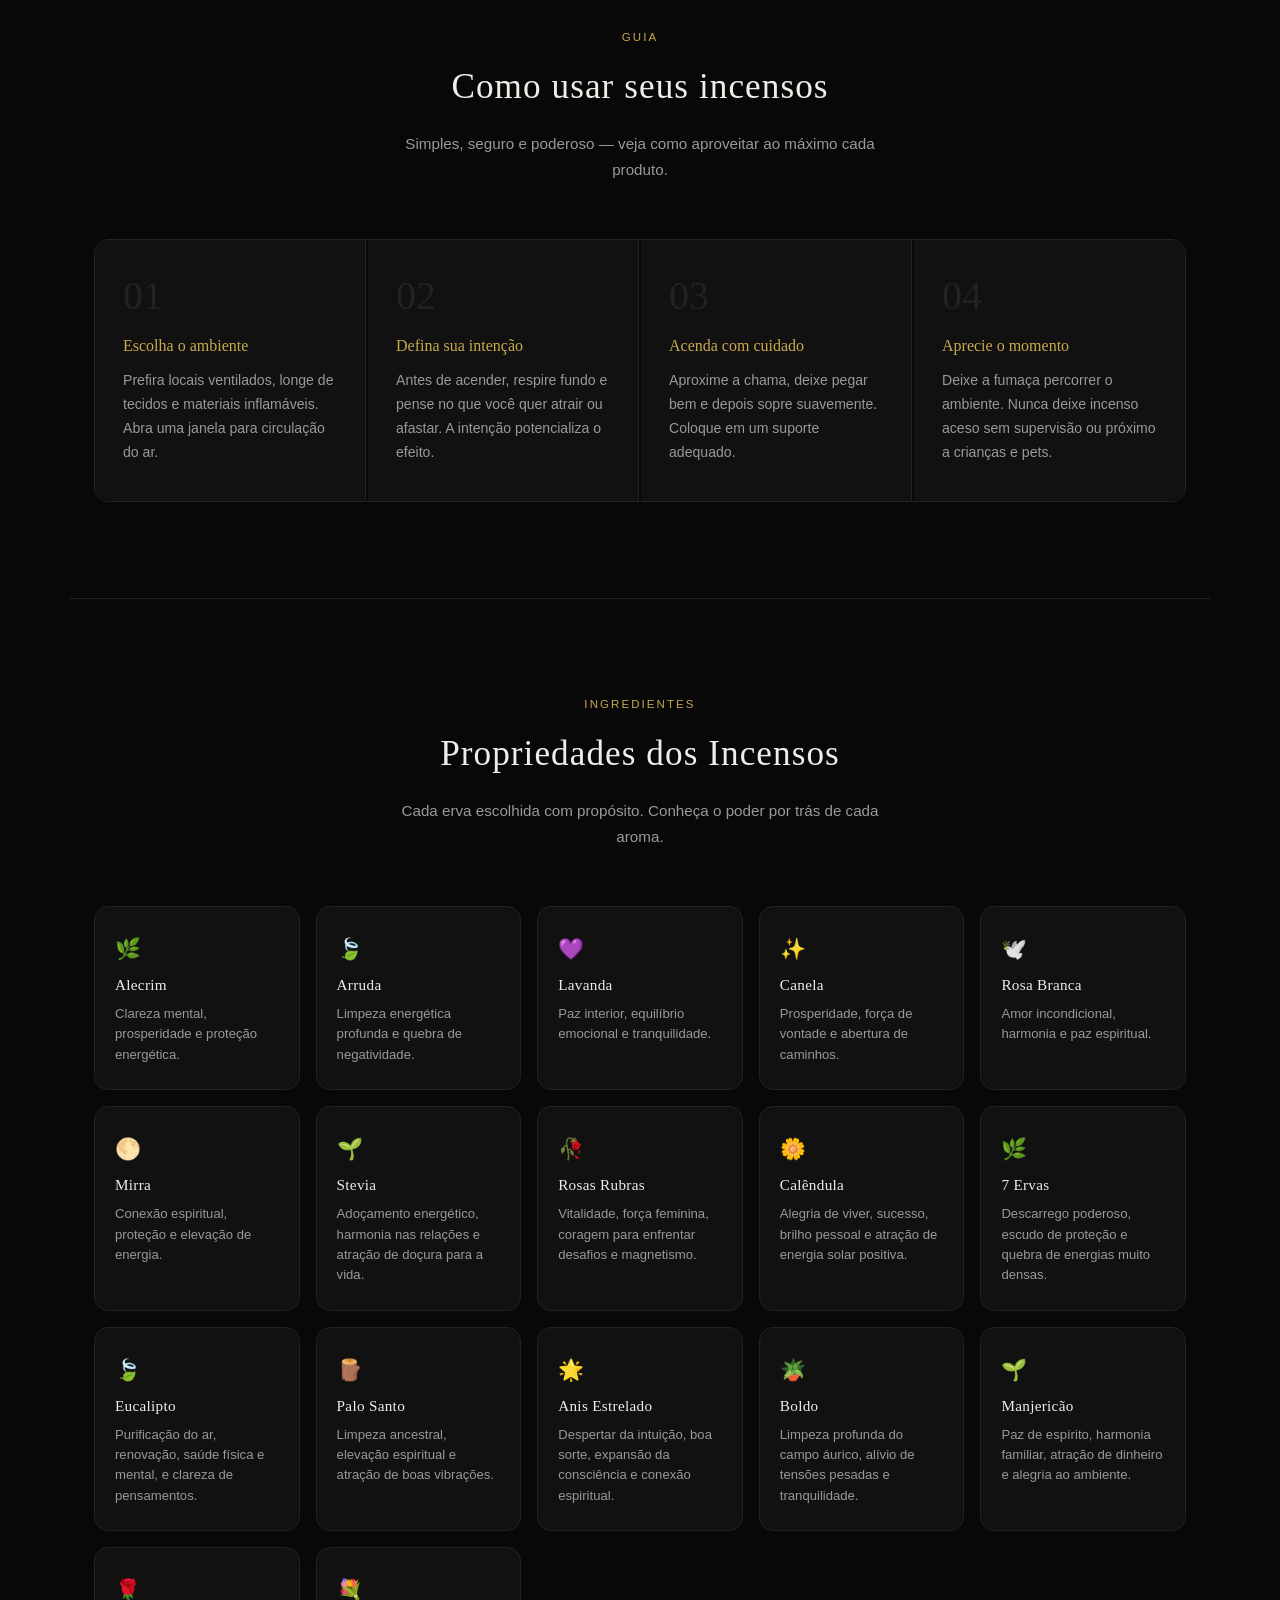
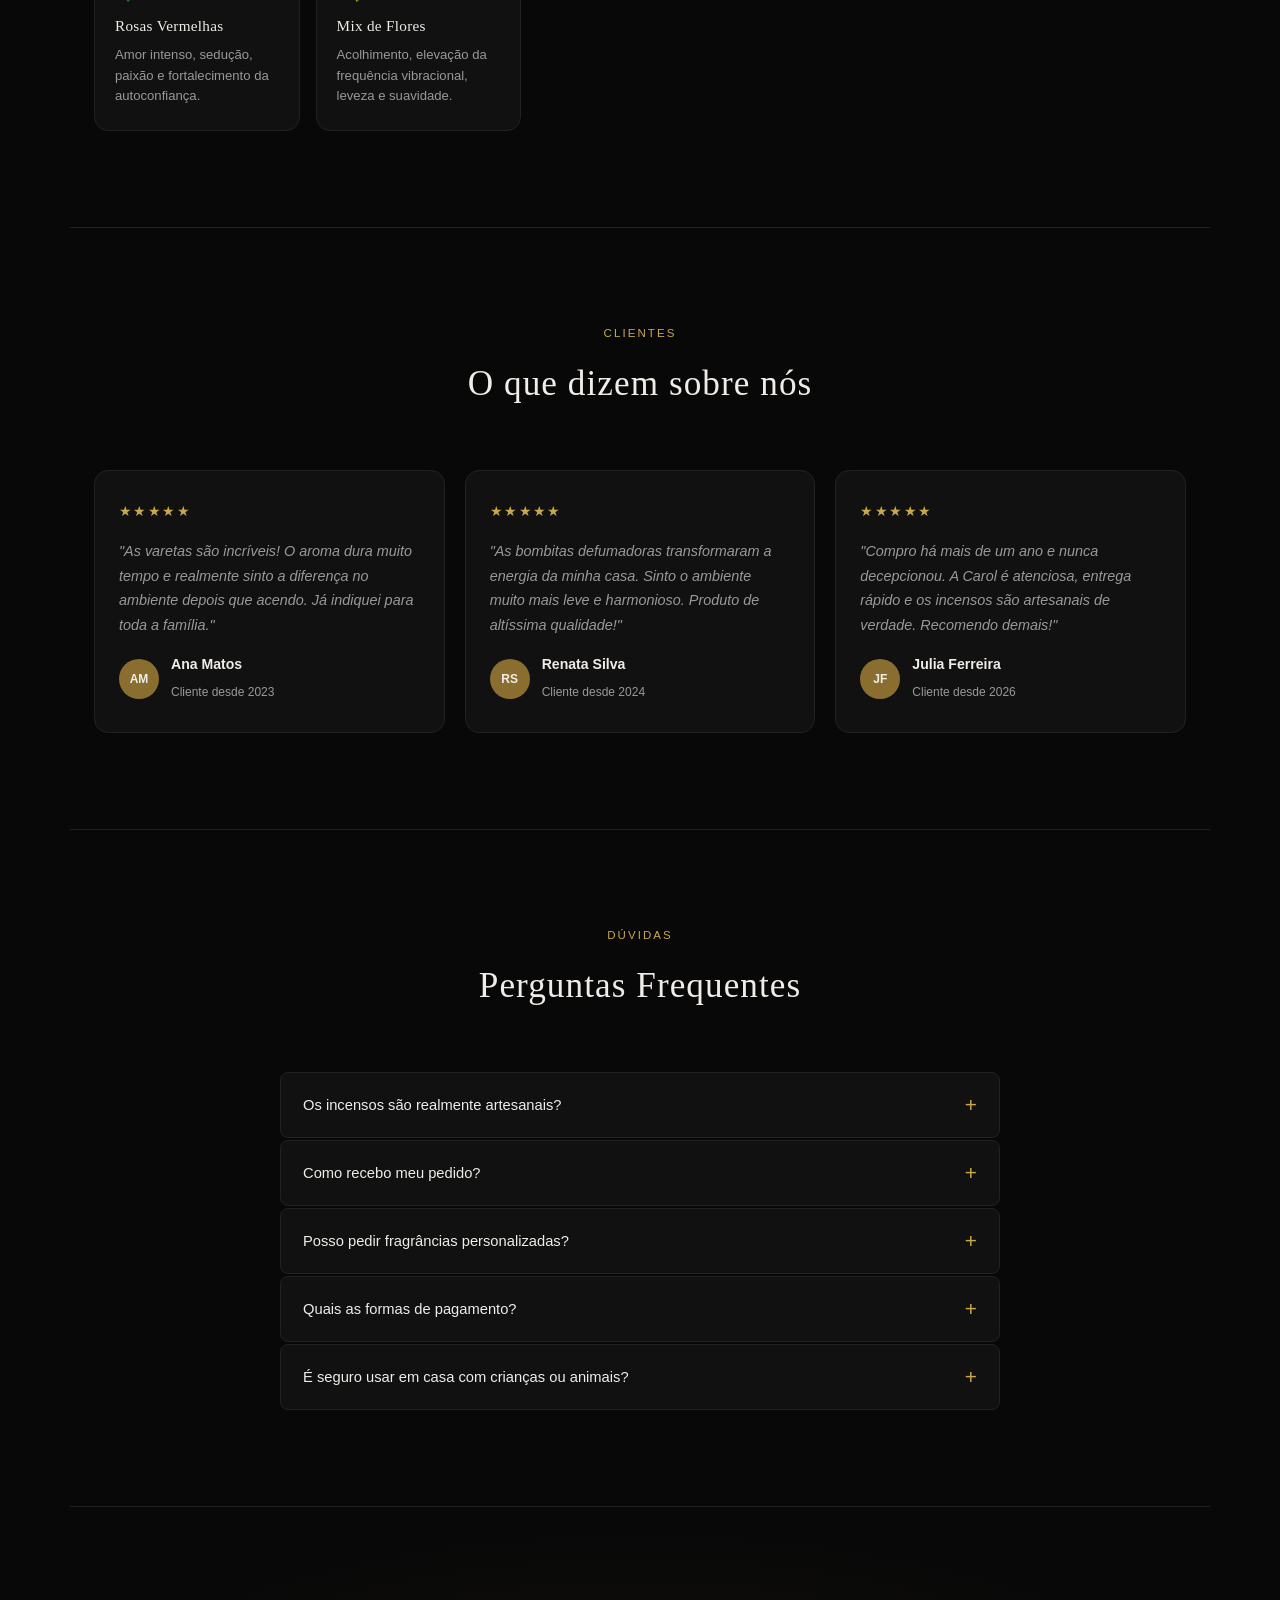
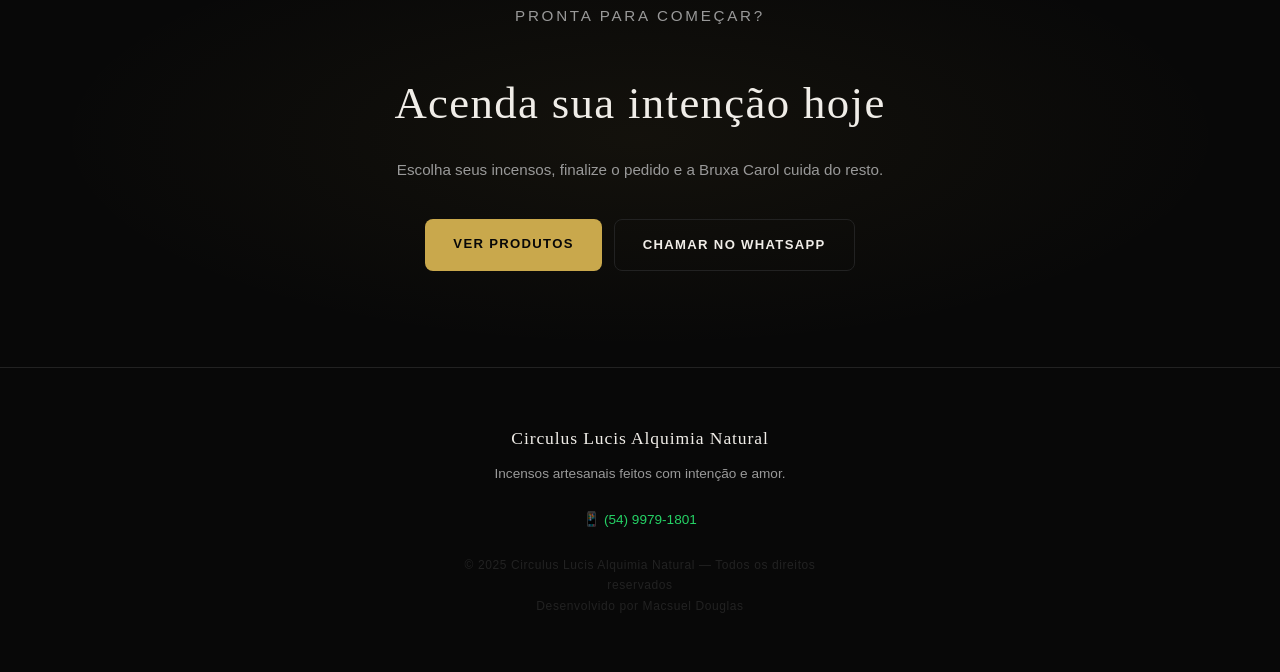
==== commit e930bf24: "Update index.html" ====
--- a/index.html
+++ b/index.html
@@ -327,7 +327,7 @@
     <div class="faq-lista">
         <div class="faq-item">
             <button class="faq-pergunta" onclick="toggleFaq(this)">
-                Os incensos are realmente artesanais?
+                Os incensos são realmente artesanais?
                 <span class="faq-icone">+</span>
             </button>
             <div class="faq-resposta">
--- a/style.css
+++ b/style.css
@@ -1,31 +1,901 @@
-/* --- CARRINHO LATERAL --- */
-.carrinho-lateral{
-    posicao: fixo;
-    certo: -400px;
-    topo: 0;
-    largura: 380px;
-    altura: 100vh;
-    fundo: var(--preto-card);
-    fronteira-esquerda: 1px sólido var(--preto-borda);
-    índice-z: 1000;
-    mostrar: flex;
-    flexão-direcional: coluna;
-    transição: certo 0.3s facilidade;
-    sombra-de-caixa: -8px 0 48px rgba(0,0,0,0.6);
-}
-
-.carrinho-lateral.aberto { 
-    certo: 0; 
-}
-
-.cabecalho-carrinho{
-    mostrar: flex;
-    alinhar-itens: centro;
-    justificar-conteúdo: espaço-entre;
-    acolchoamento: 24px 20px;
-    borda-inferior: 1px sólido var(--preto-borda);
-}
-/* Forçar o carrinho a ficar escondido em qualquer tamanho de tela */
+/* ── Reset & Base ── */
+*, *::before, *::after { box-sizing: border-box; margin: 0; padding: 0; }
+
+:root {
+    --preto:       #080808;
+    --preto-card:  #111111;
+    --preto-borda: #222222;
+    --preto-hover: #1a1a1a;
+    --branco:      #f0ede8;
+    --branco-dim:  #999;
+    --ouro:        #c9a84c;
+    --ouro-claro:  #e2c06a;
+    --ouro-escuro: #8a6e2f;
+    --verde-wp:    #25D366;
+    --radius-sm:   8px;
+    --radius-md:   14px;
+    --radius-lg:   20px;
+}
+
+html { scroll-behavior: smooth; }
+
+body {
+    font-family: 'Georgia', serif;
+    background: var(--preto);
+    color: var(--branco);
+    line-height: 1.7;
+    overflow-x: hidden;
+}
+
+/* ── Tipografia compartilhada ── */
+.secao-label {
+    font-family: sans-serif;
+    font-size: 0.72rem;
+    letter-spacing: 0.18em;
+    text-transform: uppercase;
+    color: var(--ouro);
+    display: block;
+    margin-bottom: 10px;
+}
+
+/* ── Botões ── */
+.botao {
+    display: inline-block;
+    padding: 14px 28px;
+    border-radius: var(--radius-sm);
+    font-family: sans-serif;
+    font-size: 0.82rem;
+    letter-spacing: 0.1em;
+    text-transform: uppercase;
+    font-weight: 700;
+    text-decoration: none;
+    cursor: pointer;
+    transition: all 0.2s;
+    border: none;
+}
+.botao-ouro {
+    background: var(--ouro);
+    color: var(--preto);
+}
+.botao-ouro:hover { background: var(--ouro-claro); }
+.botao-outline {
+    background: transparent;
+    color: var(--branco);
+    border: 1px solid var(--preto-borda);
+}
+.botao-outline:hover { border-color: var(--ouro); color: var(--ouro); }
+
+/* ── Seção padrão ── */
+.secao-topo {
+    text-align: center;
+    margin-bottom: 56px;
+}
+.secao-topo h2 {
+    font-size: clamp(1.6rem, 3vw, 2.2rem);
+    font-weight: 400;
+    letter-spacing: 0.03em;
+    margin-bottom: 14px;
+}
+.secao-desc {
+    font-family: sans-serif;
+    font-size: 0.95rem;
+    color: var(--branco-dim);
+    max-width: 520px;
+    margin: 0 auto;
+    line-height: 1.7;
+}
+
+section {
+    max-width: 1140px;
+    margin: 0 auto;
+    padding: 96px 24px;
+}
+
+/* ── HERO ── */
+.hero {
+    min-height: 100vh;
+    display: flex;
+    align-items: center;
+    justify-content: center;
+    text-align: center;
+    padding: 80px 24px;
+    border-bottom: 1px solid var(--preto-borda);
+    position: relative;
+    max-width: 100%;
+}
+
+.hero::before {
+    content: '';
+    position: absolute;
+    inset: 0;
+    background: radial-gradient(ellipse at 50% 40%, rgba(201,168,76,0.07) 0%, transparent 65%);
+    pointer-events: none;
+}
+
+.hero-inner {
+    position: relative;
+    max-width: 680px;
+}
+
+.logo {
+    width: 180px;
+    height: 180px;
+    object-fit: cover;
+    border-radius: 50%;
+    border: 1px solid var(--ouro-escuro);
+    display: block;
+    margin: 0 auto 32px;
+}
+
+.tagline-topo {
+    font-family: sans-serif;
+    font-size: 0.72rem;
+    letter-spacing: 0.2em;
+    text-transform: uppercase;
+    color: var(--ouro);
+    margin-bottom: 16px;
+}
+
+.hero h1 {
+    font-size: clamp(2rem, 5vw, 3.4rem);
+    font-weight: 400;
+    letter-spacing: 0.04em;
+    line-height: 1.2;
+    margin-bottom: 20px;
+}
+
+.subtitulo {
+    font-family: sans-serif;
+    font-size: 1rem;
+    color: var(--branco-dim);
+    line-height: 1.8;
+    margin-bottom: 40px;
+}
+
+.hero-btns {
+    display: flex;
+    gap: 12px;
+    justify-content: center;
+    flex-wrap: wrap;
+}
+
+/* ── NÚMEROS ── */
+.numeros {
+    max-width: 100%;
+    background: var(--preto-card);
+    border-top: 1px solid var(--preto-borda);
+    border-bottom: 1px solid var(--preto-borda);
+    padding: 0;
+    margin: 0;
+}
+.numeros-grid {
+    max-width: 1140px;
+    margin: 0 auto;
+    display: grid;
+    grid-template-columns: repeat(4, 1fr);
+    padding: 0;
+}
+.numero-item {
+    display: flex;
+    flex-direction: column;
+    align-items: center;
+    padding: 36px 16px;
+    border-right: 1px solid var(--preto-borda);
+    gap: 6px;
+}
+.numero-item:last-child { border-right: none; }
+.numero-valor {
+    font-size: clamp(1.6rem, 3vw, 2.2rem);
+    font-weight: 400;
+    color: var(--ouro);
+    letter-spacing: 0.02em;
+}
+.numero-label {
+    font-family: sans-serif;
+    font-size: 0.8rem;
+    color: var(--branco-dim);
+    letter-spacing: 0.06em;
+    text-transform: uppercase;
+}
+
+/* ── SOBRE ── */
+.sobre {
+    border-bottom: 1px solid var(--preto-borda);
+}
+.sobre-inner {
+    display: grid;
+    grid-template-columns: 1fr 1fr;
+    gap: 80px;
+    align-items: center;
+}
+.sobre-img-wrap {
+    position: relative;
+}
+.sobre-img {
+    width: 100%;
+    aspect-ratio: 1;
+    object-fit: cover;
+    border-radius: var(--radius-md);
+    border: 1px solid var(--preto-borda);
+    display: block;
+}
+.sobre-texto h2 {
+    font-size: clamp(1.4rem, 2.5vw, 2rem);
+    font-weight: 400;
+    line-height: 1.35;
+    margin-bottom: 20px;
+}
+.sobre-texto p {
+    font-family: sans-serif;
+    font-size: 0.95rem;
+    color: var(--branco-dim);
+    margin-bottom: 18px;
+    line-height: 1.8;
+}
+
+/* ── PRODUTOS ── */
+.produtos {
+    border-bottom: 1px solid var(--preto-borda);
+}
+
+.grid-produtos {
+    display: grid;
+    grid-template-columns: repeat(auto-fit, minmax(260px, 1fr));
+    gap: 20px;
+    margin-bottom: 40px;
+}
+
+.card {
+    background: var(--preto-card);
+    border: 1px solid var(--preto-borda);
+    border-radius: var(--radius-md);
+    overflow: hidden;
+    transition: border-color 0.2s, transform 0.2s;
+    display: flex;
+    flex-direction: column;
+}
+
+.card:hover {
+    border-color: var(--ouro-escuro);
+    transform: translateY(-3px);
+}
+
+.card-img-wrap {
+    position: relative;
+    aspect-ratio: 4/3;
+    overflow: hidden;
+    background: #0d0d0d;
+}
+
+.card-img-wrap img {
+    width: 100%;
+    height: 100%;
+    object-fit: cover;
+    display: block;
+    transition: transform 0.4s;
+}
+
+.card:hover .card-img-wrap img {
+    transform: scale(1.04);
+}
+
+.card-badge {
+    position: absolute;
+    top: 12px;
+    left: 12px;
+    background: var(--ouro);
+    color: var(--preto);
+    font-family: sans-serif;
+    font-size: 0.68rem;
+    font-weight: 700;
+    letter-spacing: 0.1em;
+    text-transform: uppercase;
+    padding: 4px 10px;
+    border-radius: 4px;
+}
+
+.card-corpo {
+    padding: 20px;
+    display: flex;
+    flex-direction: column;
+    flex: 1;
+}
+
+.card-corpo h3 {
+    font-size: 1.05rem;
+    font-weight: 400;
+    letter-spacing: 0.02em;
+    margin-bottom: 8px;
+}
+
+.card-corpo p {
+    font-family: sans-serif;
+    font-size: 0.85rem;
+    color: var(--branco-dim);
+    line-height: 1.6;
+    flex: 1;
+    margin-bottom: 16px;
+}
+
+.card-rodape {
+    display: flex;
+    align-items: center;
+    justify-content: space-between;
+    gap: 8px;
+    margin-top: auto;
+}
+
+.preco {
+    font-size: 1.2rem;
+    font-weight: 400;
+    color: var(--ouro);
+    font-family: 'Georgia', serif;
+}
+
+.card-rodape button {
+    background: transparent;
+    color: var(--branco);
+    border: 1px solid var(--preto-borda);
+    padding: 9px 16px;
+    border-radius: var(--radius-sm);
+    cursor: pointer;
+    font-family: sans-serif;
+    font-size: 0.78rem;
+    letter-spacing: 0.07em;
+    text-transform: uppercase;
+    white-space: nowrap;
+    transition: all 0.2s;
+}
+
+.card-rodape button:hover {
+    background: var(--ouro);
+    color: var(--preto);
+    border-color: var(--ouro);
+}
+
+.produtos-aviso {
+    text-align: center;
+    font-family: sans-serif;
+    font-size: 0.82rem;
+    color: var(--branco-dim);
+    letter-spacing: 0.04em;
+}
+
+/* ── COMO USAR ── */
+.como-usar {
+    border-bottom: 1px solid var(--preto-borda);
+}
+
+.passos-grid {
+    display: grid;
+    grid-template-columns: repeat(auto-fit, minmax(220px, 1fr));
+    gap: 2px;
+    border: 1px solid var(--preto-borda);
+    border-radius: var(--radius-md);
+    overflow: hidden;
+}
+
+.passo {
+    padding: 36px 28px;
+    background: var(--preto-card);
+    border-right: 1px solid var(--preto-borda);
+    transition: background 0.2s;
+}
+
+.passo:last-child { border-right: none; }
+.passo:hover { background: var(--preto-hover); }
+
+.passo-num {
+    font-size: 2.5rem;
+    font-weight: 400;
+    color: var(--preto-borda);
+    margin-bottom: 16px;
+    line-height: 1;
+    font-family: 'Georgia', serif;
+}
+
+.passo h3 {
+    font-size: 1rem;
+    font-weight: 400;
+    margin-bottom: 10px;
+    color: var(--ouro);
+}
+
+.passo p {
+    font-family: sans-serif;
+    font-size: 0.88rem;
+    color: var(--branco-dim);
+    line-height: 1.7;
+}
+
+/* ── PROPRIEDADES ── */
+.propriedades {
+    border-bottom: 1px solid var(--preto-borda);
+}
+
+.propriedades-grid {
+    display: grid;
+    grid-template-columns: repeat(auto-fit, minmax(180px, 1fr));
+    gap: 16px;
+}
+
+.prop-item {
+    display: flex;
+    flex-direction: column;
+    gap: 6px;
+    padding: 24px 20px;
+    background: var(--preto-card);
+    border: 1px solid var(--preto-borda);
+    border-radius: var(--radius-md);
+    transition: border-color 0.2s;
+}
+
+.prop-item:hover { border-color: var(--ouro-escuro); }
+
+.prop-icone { font-size: 1.3rem; }
+
+.prop-nome {
+    font-size: 0.95rem;
+    font-weight: 400;
+    color: var(--branco);
+    letter-spacing: 0.02em;
+}
+
+.prop-desc {
+    font-size: 0.82rem;
+    color: var(--branco-dim);
+    font-family: sans-serif;
+    line-height: 1.55;
+}
+
+/* ── DEPOIMENTOS ── */
+.depoimentos {
+    border-bottom: 1px solid var(--preto-borda);
+}
+
+.depoimentos-grid {
+    display: grid;
+    grid-template-columns: repeat(auto-fit, minmax(280px, 1fr));
+    gap: 20px;
+}
+
+.depo-card {
+    background: var(--preto-card);
+    border: 1px solid var(--preto-borda);
+    border-radius: var(--radius-md);
+    padding: 28px 24px;
+    display: flex;
+    flex-direction: column;
+    gap: 16px;
+}
+
+.depo-estrelas {
+    color: var(--ouro);
+    font-size: 0.9rem;
+    letter-spacing: 0.1em;
+}
+
+.depo-card p {
+    font-family: sans-serif;
+    font-size: 0.9rem;
+    color: var(--branco-dim);
+    line-height: 1.7;
+    flex: 1;
+    font-style: italic;
+}
+
+.depo-autor {
+    display: flex;
+    align-items: center;
+    gap: 12px;
+    margin-top: auto;
+}
+
+.depo-avatar {
+    width: 40px;
+    height: 40px;
+    border-radius: 50%;
+    background: var(--ouro-escuro);
+    color: var(--branco);
+    display: flex;
+    align-items: center;
+    justify-content: center;
+    font-family: sans-serif;
+    font-size: 0.75rem;
+    font-weight: 700;
+    flex-shrink: 0;
+}
+
+.depo-autor strong {
+    display: block;
+    font-family: sans-serif;
+    font-size: 0.88rem;
+    font-weight: 600;
+    color: var(--branco);
+}
+
+.depo-autor span {
+    font-family: sans-serif;
+    font-size: 0.75rem;
+    color: var(--branco-dim);
+}
+
+/* ── FAQ ── */
+.faq {
+    border-bottom: 1px solid var(--preto-borda);
+}
+
+.faq-lista {
+    max-width: 720px;
+    margin: 0 auto;
+    display: flex;
+    flex-direction: column;
+    gap: 2px;
+}
+
+.faq-item {
+    border: 1px solid var(--preto-borda);
+    border-radius: var(--radius-sm);
+    overflow: hidden;
+    background: var(--preto-card);
+}
+
+.faq-pergunta {
+    width: 100%;
+    display: flex;
+    justify-content: space-between;
+    align-items: center;
+    padding: 20px 22px;
+    background: none;
+    border: none;
+    color: var(--branco);
+    font-family: sans-serif;
+    font-size: 0.92rem;
+    cursor: pointer;
+    text-align: left;
+    gap: 16px;
+    transition: color 0.2s;
+}
+
+.faq-pergunta:hover { color: var(--ouro); }
+
+.faq-icone {
+    font-size: 1.3rem;
+    color: var(--ouro);
+    flex-shrink: 0;
+    transition: transform 0.25s;
+}
+
+.faq-resposta {
+    max-height: 0;
+    overflow: hidden;
+    transition: max-height 0.3s ease, padding 0.3s;
+    padding: 0 22px;
+}
+
+.faq-resposta p {
+    font-family: sans-serif;
+    font-size: 0.88rem;
+    color: var(--branco-dim);
+    line-height: 1.75;
+    padding-bottom: 20px;
+}
+
+.faq-item.aberto .faq-resposta {
+    max-height: 300px;
+    padding-top: 4px;
+}
+
+.faq-item.aberto .faq-icone { transform: rotate(45deg); }
+
+/* ── CTA FINAL ── */
+.cta-final {
+    max-width: 100%;
+    text-align: center;
+    padding: 96px 24px;
+    border-bottom: 1px solid var(--preto-borda);
+    position: relative;
+}
+
+.cta-final::before {
+    content: '';
+    position: absolute;
+    inset: 0;
+    background: radial-gradient(ellipse at 50% 50%, rgba(201,168,76,0.06) 0%, transparent 65%);
+    pointer-events: none;
+}
+
+.cta-inner {
+    position: relative;
+    max-width: 600px;
+    margin: 0 auto;
+}
+
+.cta-inner h2 {
+    font-size: clamp(1.8rem, 4vw, 2.8rem);
+    font-weight: 400;
+    letter-spacing: 0.03em;
+    margin-bottom: 16px;
+}
+
+.cta-inner p {
+    font-family: sans-serif;
+    color: var(--branco-dim);
+    font-size: 0.95rem;
+    margin-bottom: 36px;
+}
+
+/* ── FOOTER ── */
+footer {
+    text-align: center;
+    padding: 56px 24px;
+    max-width: 100%;
+}
+
+.footer-inner { max-width: 400px; margin: 0 auto; }
+
+.footer-nome {
+    font-size: 1.1rem;
+    letter-spacing: 0.05em;
+    margin-bottom: 8px;
+}
+
+.footer-desc {
+    font-family: sans-serif;
+    font-size: 0.85rem;
+    color: var(--branco-dim);
+    margin-bottom: 20px;
+}
+
+.footer-wp {
+    display: inline-block;
+    font-family: sans-serif;
+    font-size: 0.85rem;
+    color: var(--verde-wp);
+    text-decoration: none;
+    margin-bottom: 24px;
+}
+
+.footer-copy {
+    font-family: sans-serif;
+    font-size: 0.75rem;
+    color: var(--preto-borda);
+    letter-spacing: 0.05em;
+}
+
+/* ── CARRINHO TOGGLE ── */
+.carrinho-toggle {
+    position: fixed;
+    top: 20px;
+    right: 20px;
+    background: var(--preto-card);
+    color: var(--branco);
+    border: 1px solid var(--preto-borda);
+    padding: 10px 16px;
+    border-radius: 40px;
+    cursor: pointer;
+    font-family: sans-serif;
+    font-size: 0.9rem;
+    z-index: 999;
+    display: flex;
+    align-items: center;
+    gap: 8px;
+    transition: border-color 0.2s;
+    user-select: none;
+}
+
+.carrinho-toggle:hover { border-color: var(--ouro); }
+
+#carrinhoContador {
+    background: var(--ouro);
+    color: var(--preto);
+    border-radius: 50%;
+    width: 22px;
+    height: 22px;
+    display: inline-flex;
+    align-items: center;
+    justify-content: center;
+    font-size: 0.75rem;
+    font-weight: 700;
+}
+
+/* ── CARRINHO LATERAL ── */
 .carrinho-lateral {
-    display: none !important;
-}
+    position: fixed;
+    top: 0;
+    right: -420px;
+    width: 380px;
+    height: 100vh;
+    background: var(--preto-card);
+    border-left: 1px solid var(--preto-borda);
+    z-index: 1000;
+    display: flex;
+    flex-direction: column;
+    transition: right 0.3s ease;
+    box-shadow: -8px 0 48px rgba(0,0,0,0.6);
+}
+
+.carrinho-lateral.aberto { right: 0; }
+
+.carrinho-header {
+    display: flex;
+    align-items: center;
+    justify-content: space-between;
+    padding: 24px 20px;
+    border-bottom: 1px solid var(--preto-borda);
+}
+
+.carrinho-header h2 {
+    font-size: 1rem;
+    font-weight: 400;
+    letter-spacing: 0.04em;
+    color: var(--branco);
+}
+
+.fechar-carrinho {
+    background: none;
+    border: none;
+    font-size: 1.1rem;
+    cursor: pointer;
+    color: var(--branco-dim);
+    transition: color 0.2s;
+    padding: 4px;
+}
+
+.fechar-carrinho:hover { color: var(--branco); }
+
+.lista-itens {
+    flex: 1;
+    overflow-y: auto;
+    padding: 16px 20px;
+}
+
+.lista-itens p {
+    display: flex;
+    align-items: center;
+    justify-content: space-between;
+    font-family: sans-serif;
+    font-size: 0.87rem;
+    padding: 13px 0;
+    border-bottom: 1px solid var(--preto-borda);
+    color: var(--branco);
+    gap: 8px;
+}
+
+.lista-itens button {
+    background: none;
+    border: none;
+    cursor: pointer;
+    color: var(--branco-dim);
+    font-size: 0.8rem;
+    transition: color 0.2s;
+    flex-shrink: 0;
+}
+
+.lista-itens button:hover { color: #e55; }
+
+.carrinho-footer {
+    padding: 20px;
+    border-top: 1px solid var(--preto-borda);
+}
+
+.total-valor {
+    font-family: sans-serif;
+    font-size: 1.05rem;
+    font-weight: 600;
+    color: var(--branco);
+    margin-bottom: 16px;
+}
+
+.finalizar {
+    width: 100%;
+    padding: 14px;
+    background: var(--verde-wp);
+    color: #fff;
+    border: none;
+    border-radius: var(--radius-sm);
+    cursor: pointer;
+    font-family: sans-serif;
+    font-size: 0.82rem;
+    letter-spacing: 0.08em;
+    text-transform: uppercase;
+    font-weight: 700;
+    transition: opacity 0.2s;
+}
+
+.finalizar:hover { opacity: 0.88; }
+
+/* ── WHATSAPP FIXO ── */
+.whatsapp-fixo {
+    position: fixed;
+    bottom: 24px;
+    right: 24px;
+    background: var(--verde-wp);
+    color: #fff;
+    padding: 12px 20px;
+    border-radius: 40px;
+    text-decoration: none;
+    font-family: sans-serif;
+    font-size: 0.82rem;
+    font-weight: 700;
+    z-index: 900;
+    transition: opacity 0.2s;
+}
+
+.whatsapp-fixo:hover { opacity: 0.88; }
+
+/* ── MOBILE ── */
+@media (max-width: 768px) {
+    section { padding: 64px 20px; }
+
+    .hero { min-height: auto; padding: 64px 20px; }
+    .logo { width: 140px; height: 140px; }
+    .hero h1 { font-size: 1.9rem; }
+
+    .numeros-grid { grid-template-columns: repeat(2, 1fr); }
+    .numero-item:nth-child(2) { border-right: none; }
+    .numero-item:nth-child(3) { border-right: 1px solid var(--preto-borda); border-top: 1px solid var(--preto-borda); }
+    .numero-item:nth-child(4) { border-right: none; border-top: 1px solid var(--preto-borda); }
+
+    .sobre-inner { grid-template-columns: 1fr; gap: 36px; }
+    .sobre-img { max-width: 280px; margin: 0 auto; }
+
+    .grid-produtos { grid-template-columns: 1fr 1fr; gap: 12px; }
+
+    .passos-grid { grid-template-columns: 1fr; }
+    .passo { border-right: none; border-bottom: 1px solid var(--preto-borda); }
+    .passo:last-child { border-bottom: none; }
+
+    .propriedades-grid { grid-template-columns: 1fr 1fr; }
+
+    .depoimentos-grid { grid-template-columns: 1fr; }
+
+    .carrinho-toggle { top: 12px; right: 12px; padding: 8px 14px; }
+    .carrinho-lateral { width: 100%; right: -100%; }
+    .whatsapp-fixo { bottom: 16px; right: 16px; font-size: 0.78rem; padding: 10px 16px; }
+}
+
+@media (max-width: 480px) {
+    .grid-produtos { grid-template-columns: 1fr; }
+    .propriedades-grid { grid-template-columns: 1fr; }
+    .numeros-grid { grid-template-columns: repeat(2, 1fr); }
+}
+/* ── Ajustes para Telas de Celular (Mobile) ── */
+@media (max-width: 480px) {
+    /* Diminui o topo para não ocupar a tela toda */
+    header {
+        padding: 40px 16px 30px;
+    }
+    
+    .logo {
+        width: 300px;
+        height: 320px;
+    }
+
+    header h1 {
+        font-size: 1.8rem;
+    }
+
+    /* Força os produtos a ficarem em uma coluna ou duas bem ajustadas */
+    .grid-produtos {
+        grid-template-columns: 1fr; /* Um produto por linha para priorizar fotos grandes */
+        gap: 16px;
+    }
+
+    /* Ajusta o tamanho do carrinho lateral para não cortar nas bordas */
+    .carrinho-lateral {
+        width: 100%; /* Ocupa a tela cheia no celular ao abrir */
+        right: -100%;
+    }
+
+    /* Move os botões flutuantes para não ficarem um em cima do outro */
+    .whatsapp-fixo {
+        bottom: 90px; /* Sobe o botão do Whats */
+        left: 16px;
+    }
+
+    .carrinho-toggle {
+        bottom: 16px;
+        right: 16px;
+    }
+}
